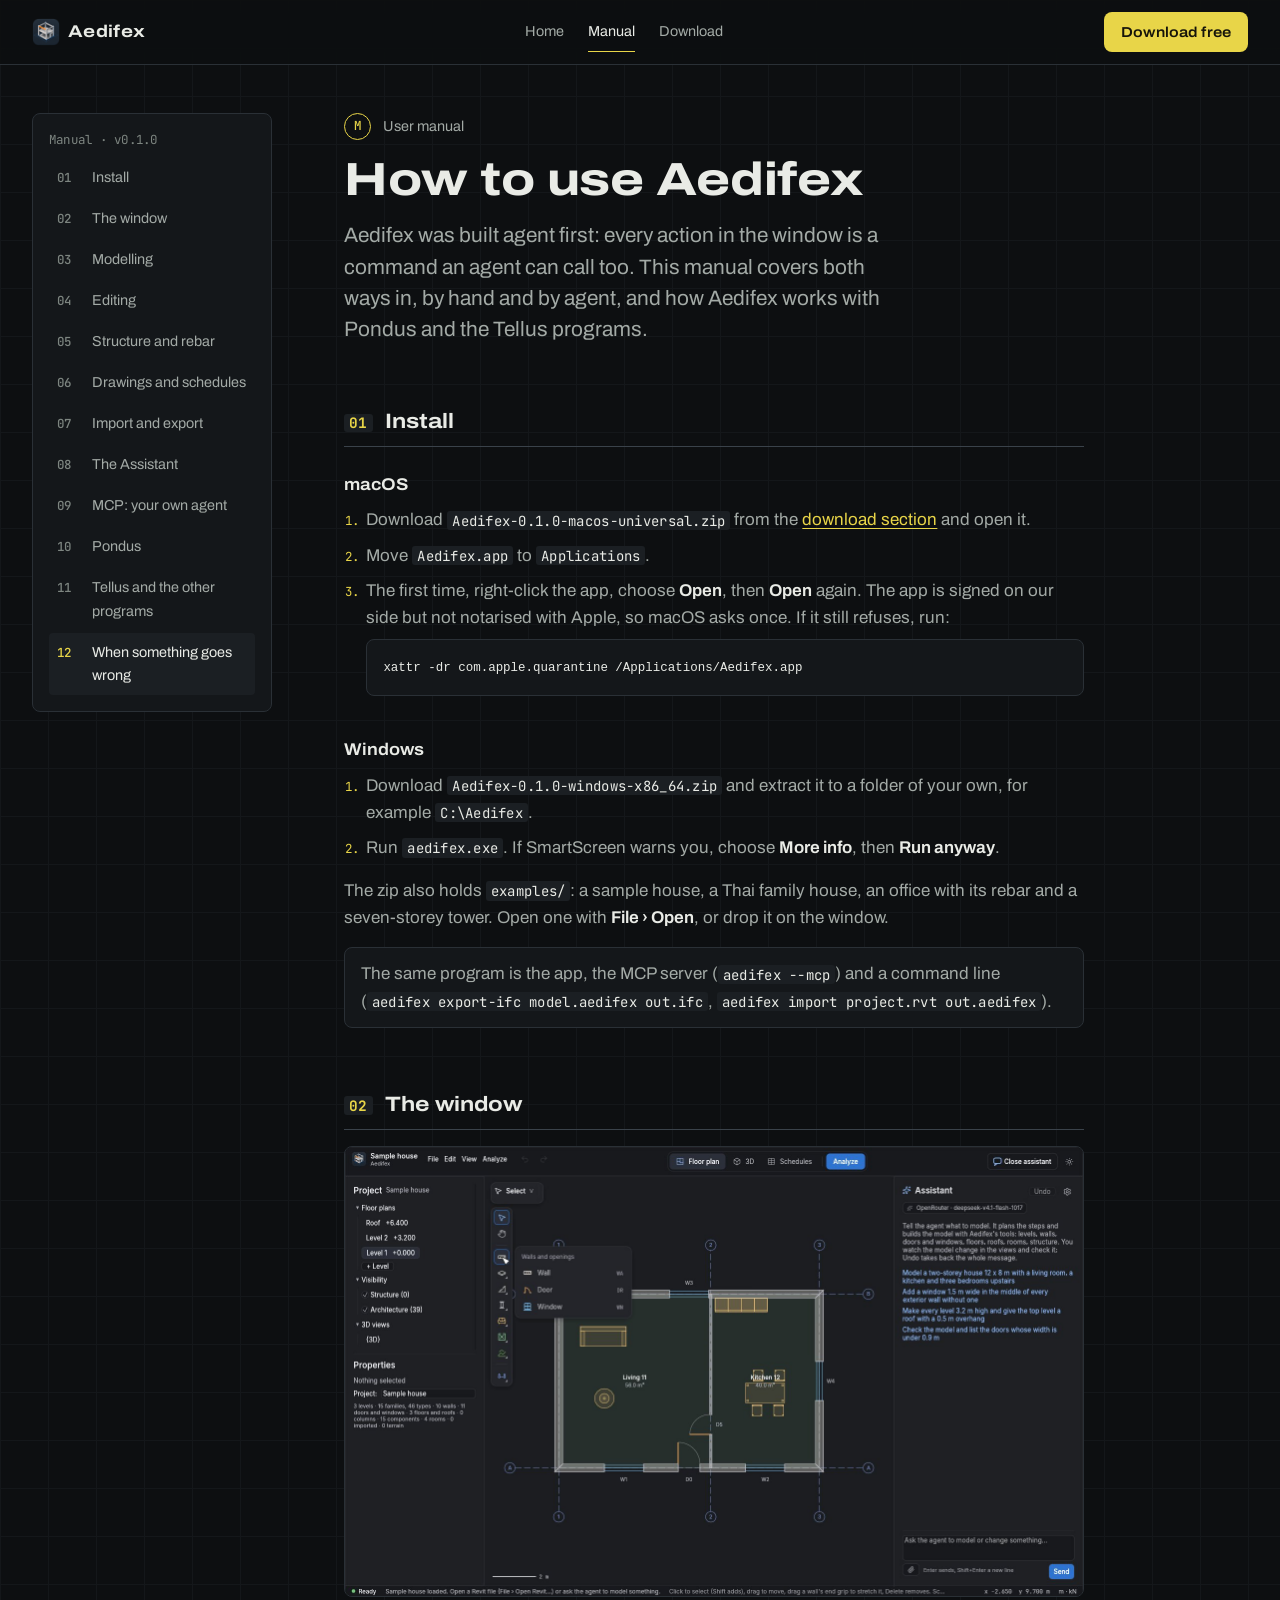
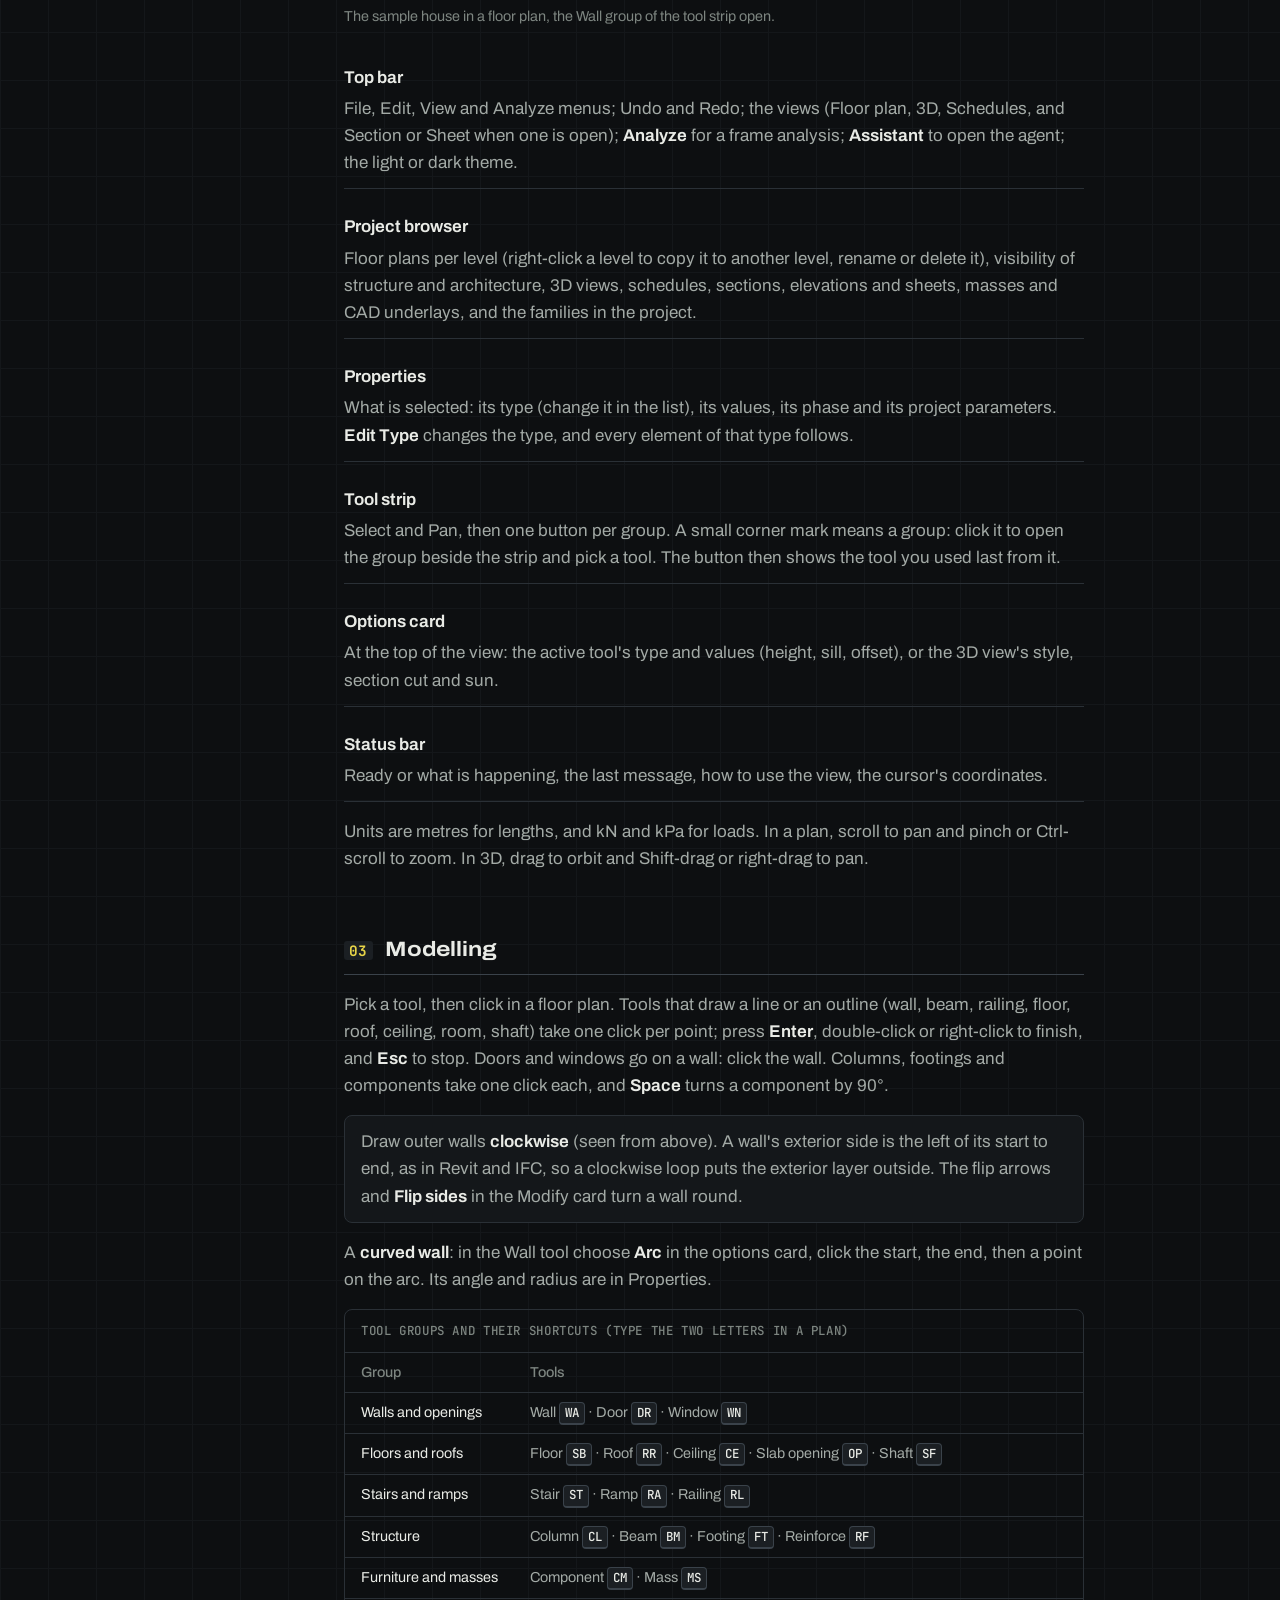
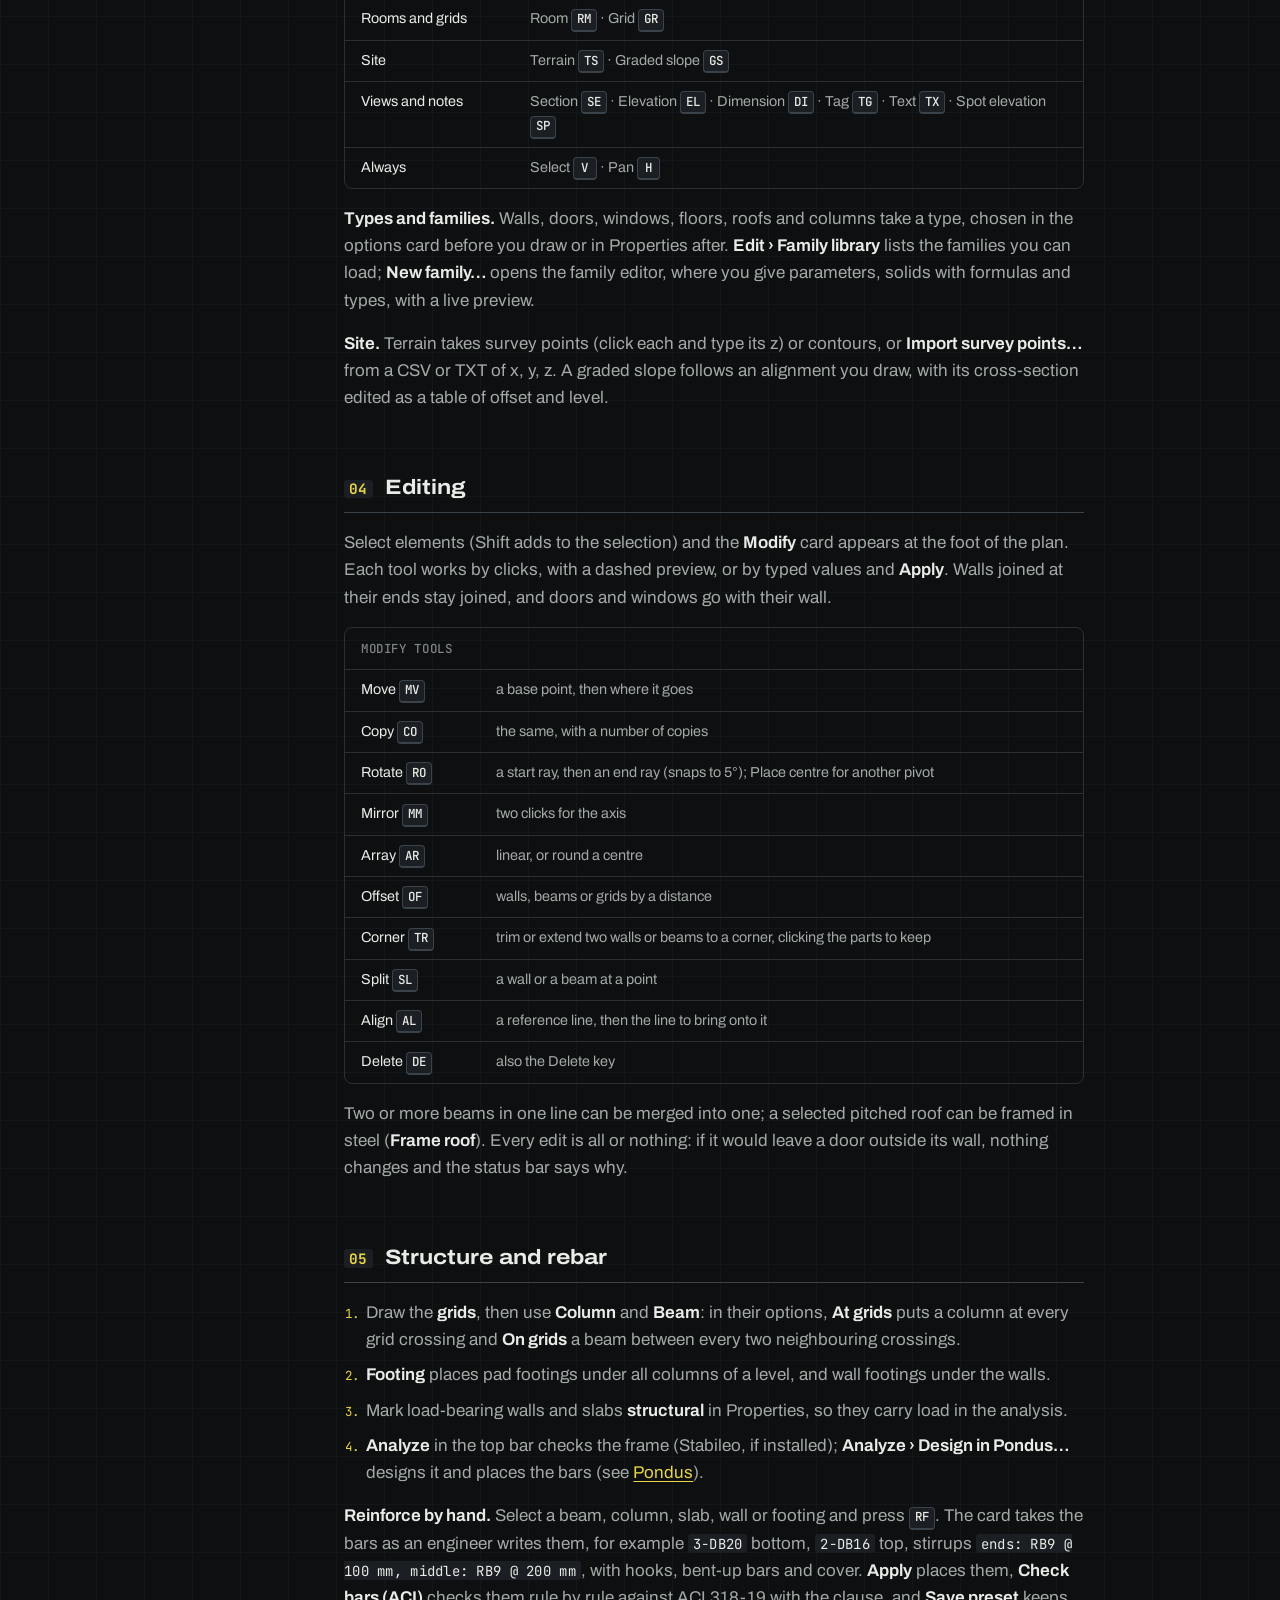
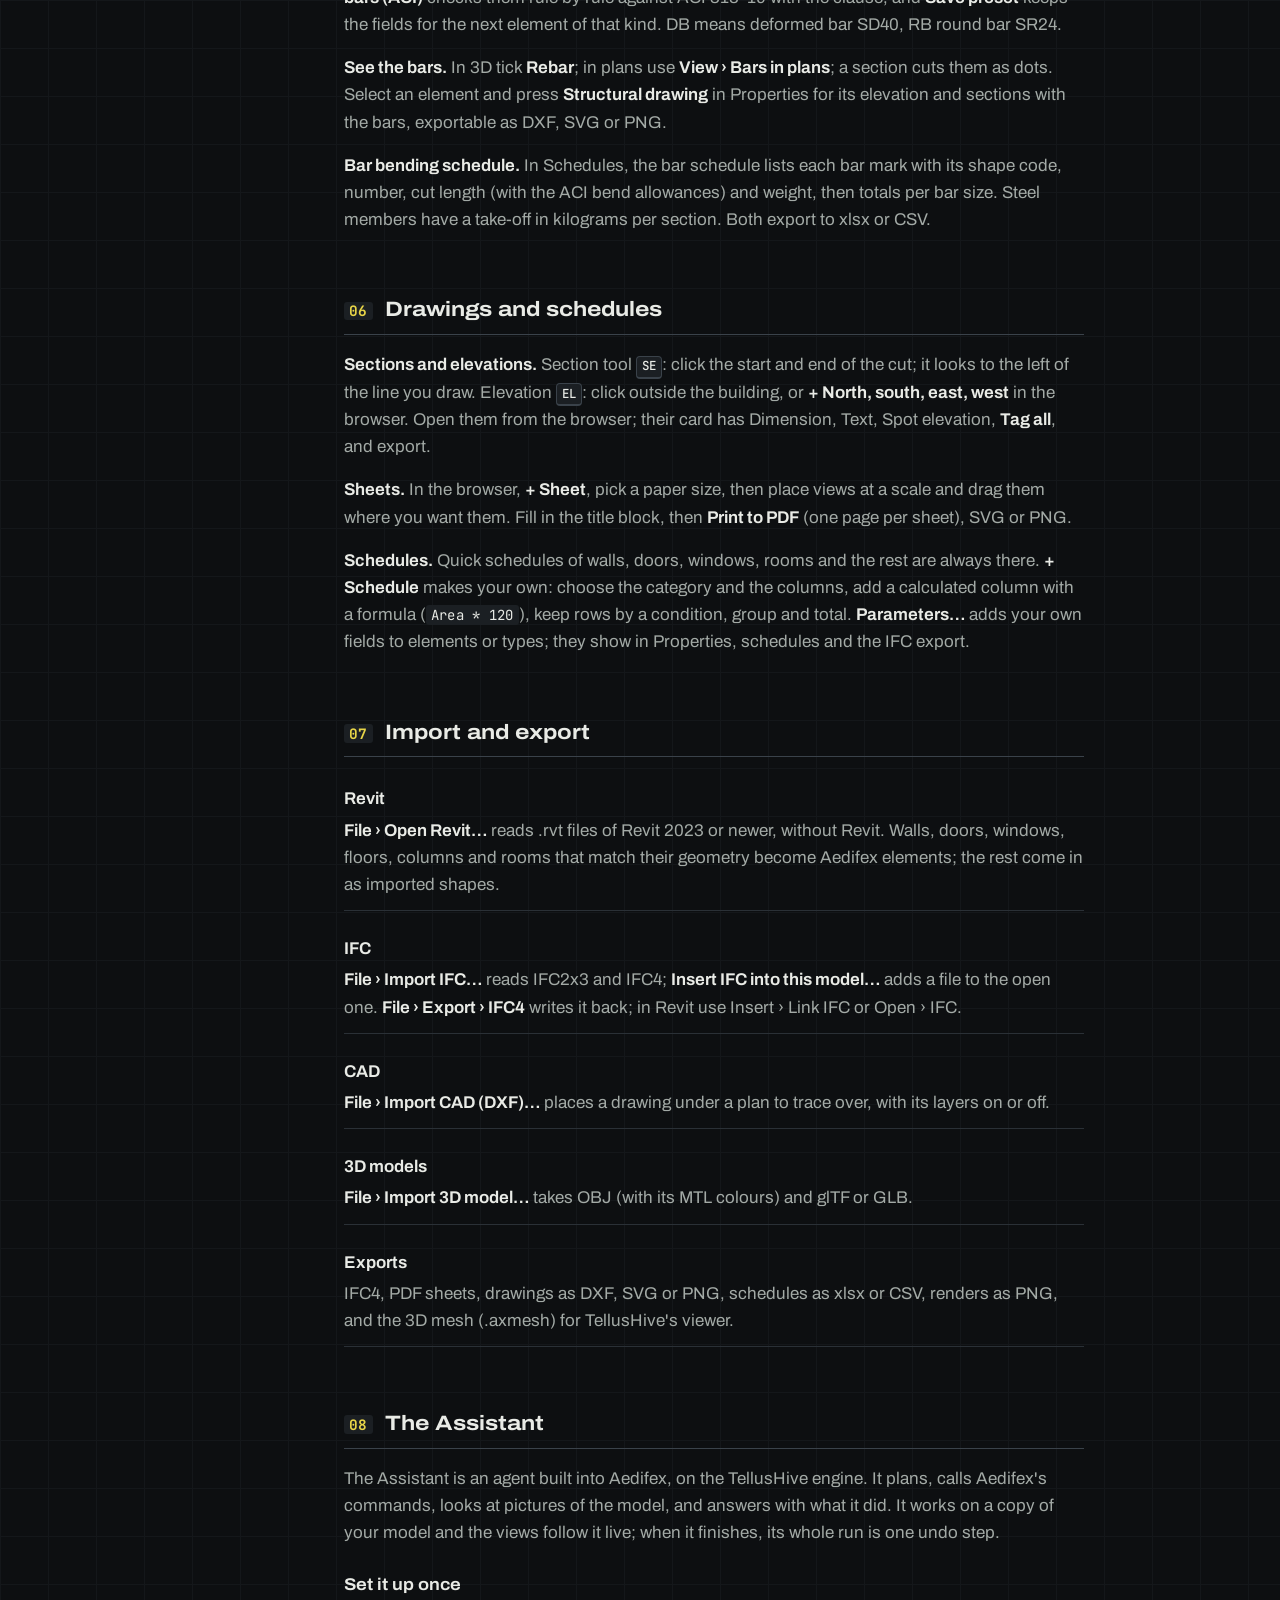
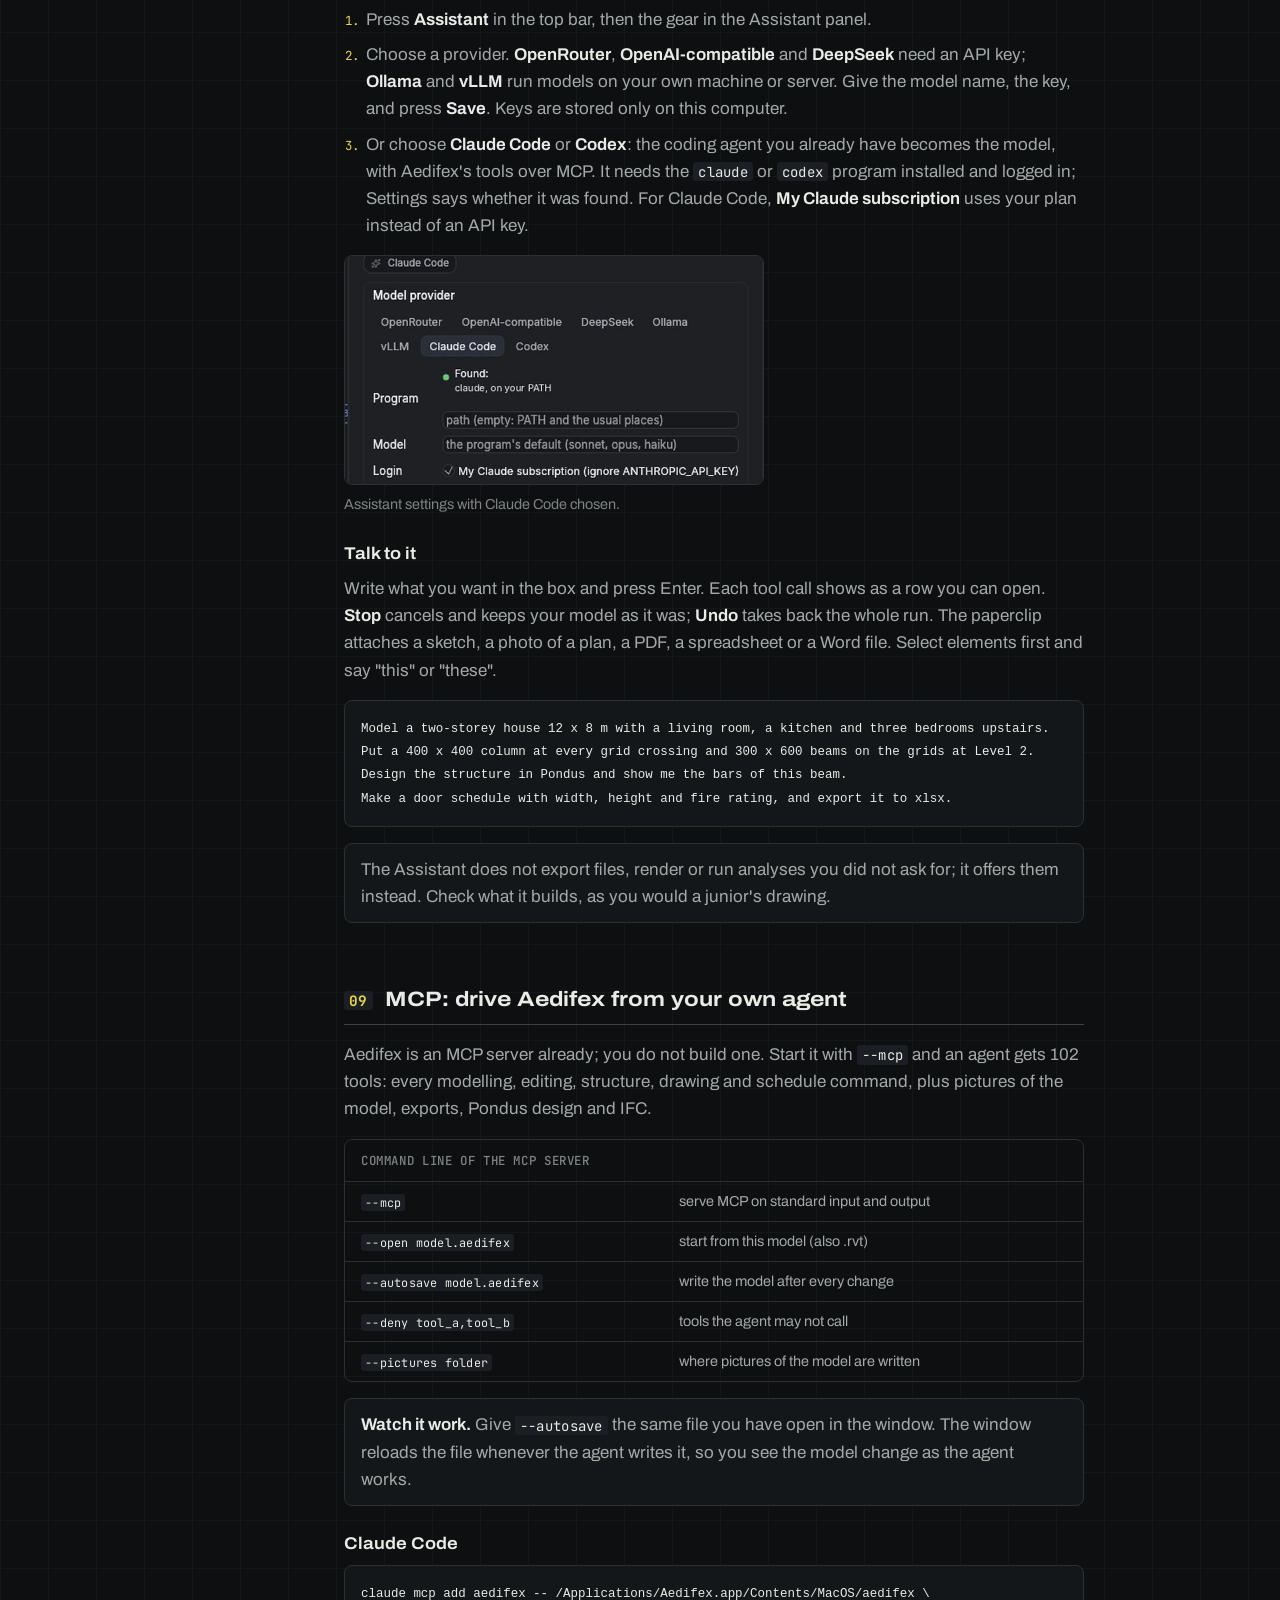
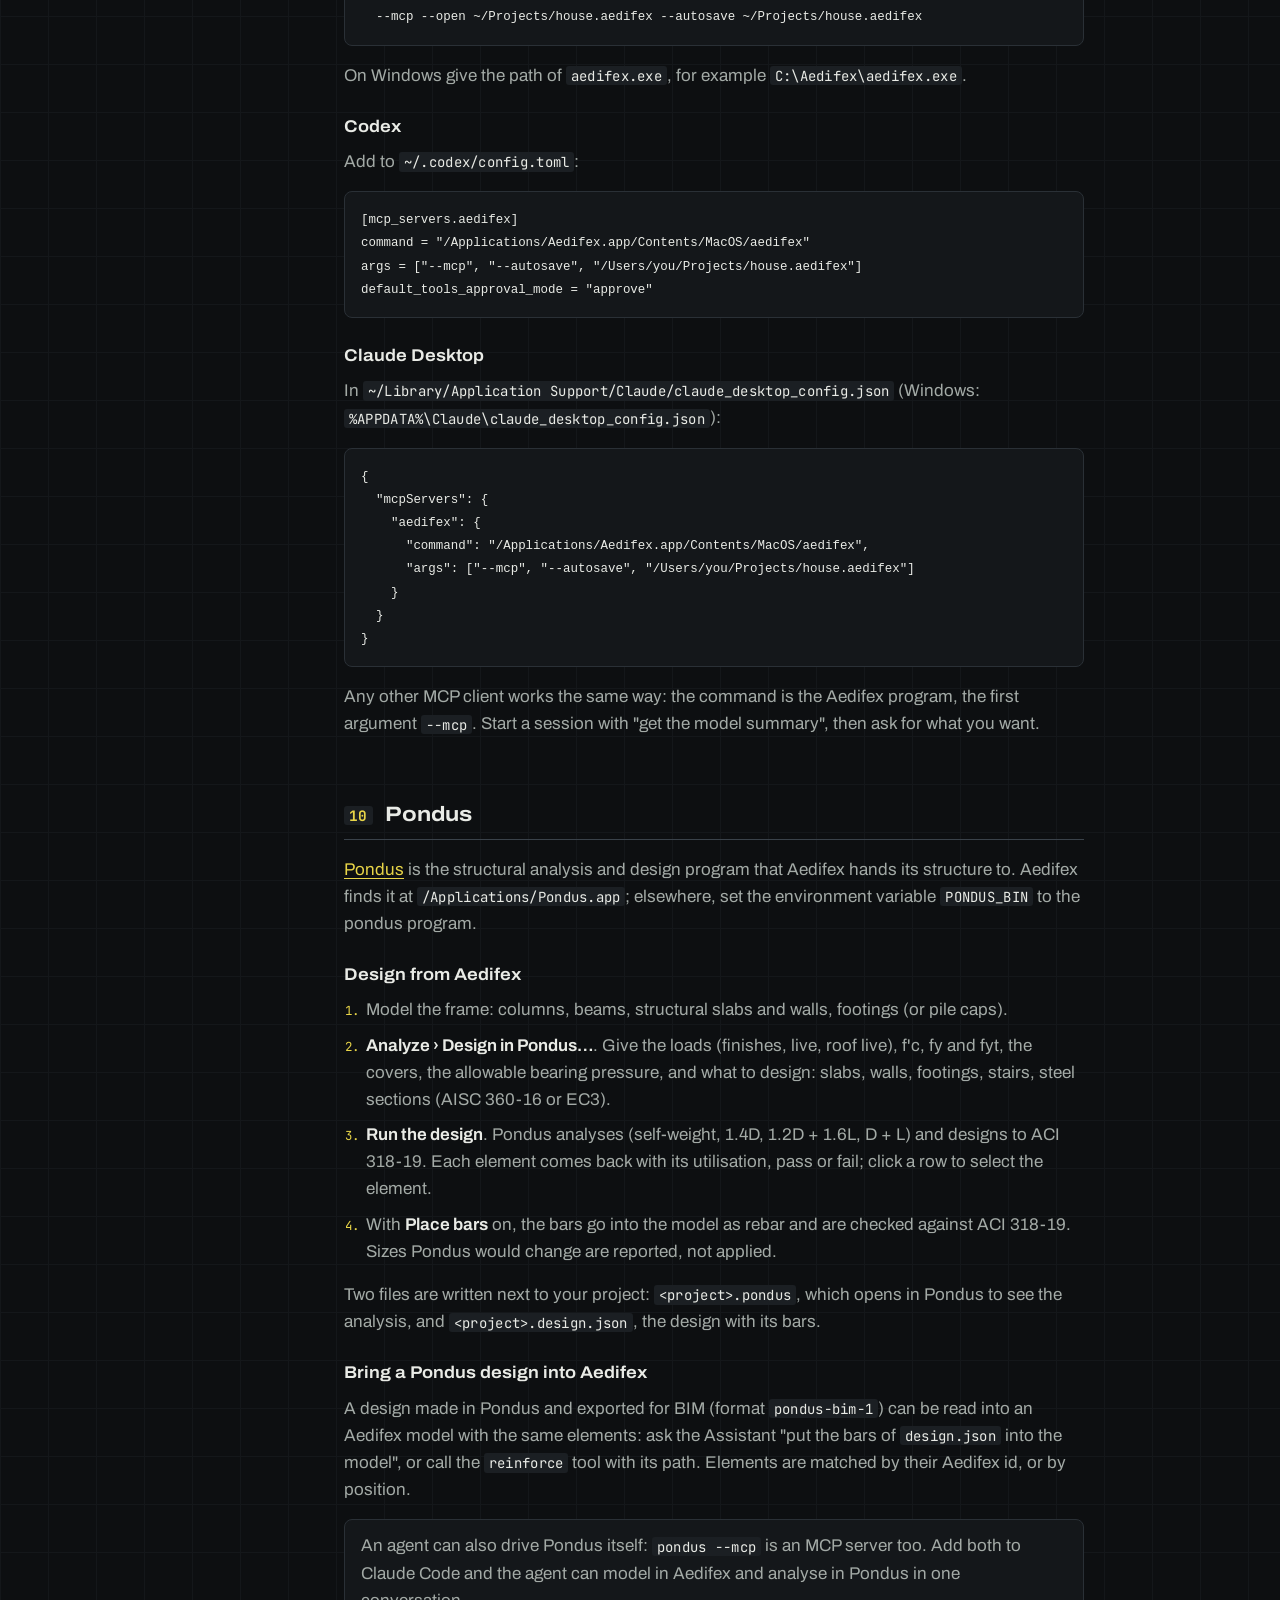
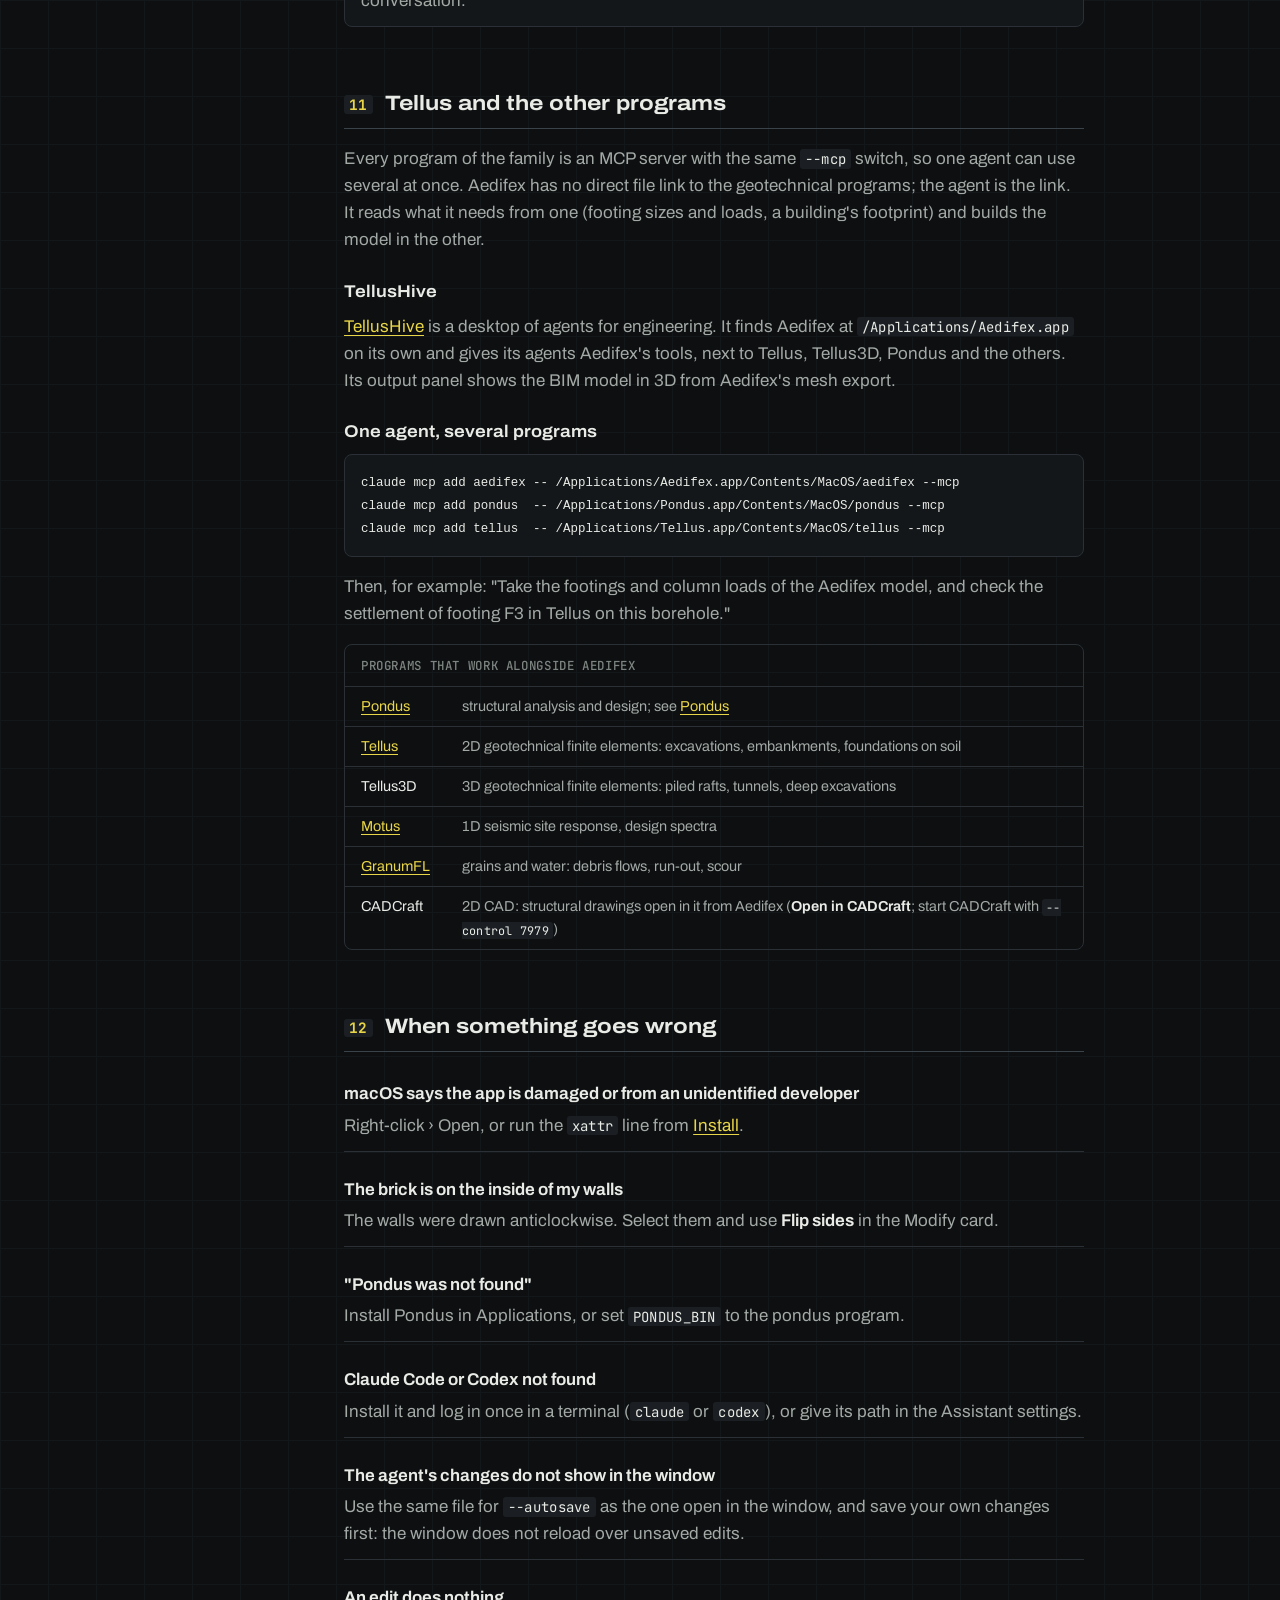
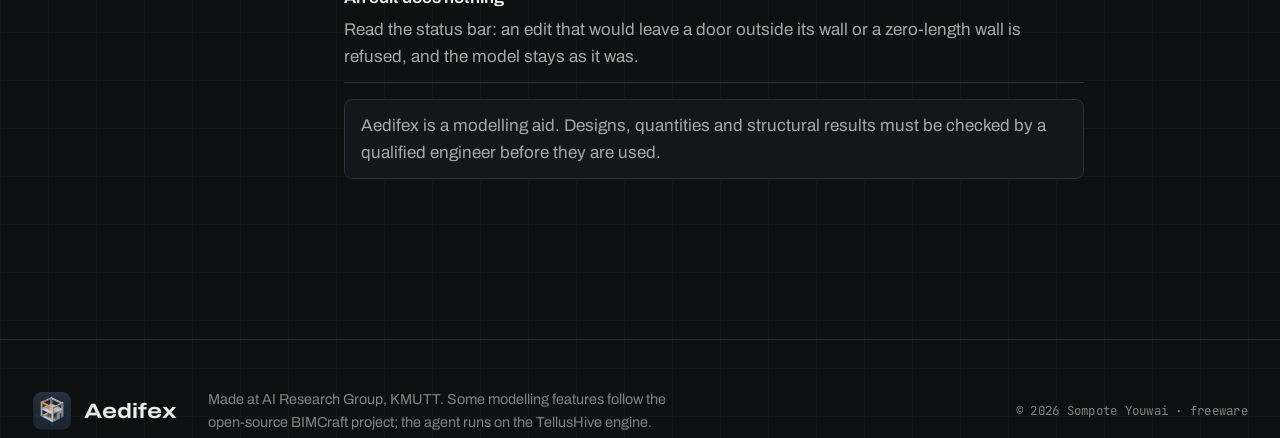
==== manual.html @ bf72cdbd "User manual: modelling, editing, structure and rebar, drawings, exchange, the Assistant, MCP, Pondus" ====
<!doctype html>
<html lang="en">
<head>
<meta charset="utf-8">
<meta name="viewport" content="width=device-width, initial-scale=1">
<title>Aedifex manual</title>
<meta name="description" content="How to use Aedifex: modelling, structure and rebar, drawings and schedules, the built-in agent, MCP for Claude Code, Codex and Claude Desktop, Pondus, and the Tellus programs.">
<meta name="theme-color" content="#0d0f11">
<link rel="icon" href="img/favicon.png">
<link rel="preconnect" href="https://fonts.googleapis.com">
<link rel="preconnect" href="https://fonts.gstatic.com" crossorigin>
<link href="https://fonts.googleapis.com/css2?family=Archivo:wdth,wght@62..125,300..800&family=JetBrains+Mono:wght@400;500&display=swap" rel="stylesheet">
<link rel="stylesheet" href="style.css">
<link rel="stylesheet" href="manual.css">
<script>document.documentElement.classList.add("js");</script>
<script src="manual.js" defer></script>
</head>
<body>
<a class="skip" href="#main">Skip to content</a>

<header class="topbar">
  <a class="brand" href="index.html" aria-label="Aedifex home">
    <img src="img/icon-256.png" alt="" width="28" height="28">
    <span>Aedifex</span>
  </a>
  <nav class="nav" aria-label="Site">
    <a href="index.html">Home</a>
    <a href="manual.html" aria-current="page">Manual</a>
    <a href="index.html#download">Download</a>
  </nav>
  <a class="btn btn-signal btn-sm" href="index.html#download">Download free</a>
</header>

<div class="man" id="main">
  <aside class="toc" aria-label="Contents">
    <p class="mono toc-k">Manual · v0.1.0</p>
    <ol>
      <li><a href="#install">Install</a></li>
      <li><a href="#window">The window</a></li>
      <li><a href="#model">Modelling</a></li>
      <li><a href="#edit">Editing</a></li>
      <li><a href="#structure">Structure and rebar</a></li>
      <li><a href="#documents">Drawings and schedules</a></li>
      <li><a href="#exchange">Import and export</a></li>
      <li><a href="#assistant">The Assistant</a></li>
      <li><a href="#mcp">MCP: your own agent</a></li>
      <li><a href="#pondus">Pondus</a></li>
      <li><a href="#tellus">Tellus and the other programs</a></li>
      <li><a href="#trouble">When something goes wrong</a></li>
    </ol>
  </aside>

  <article class="doc">
    <header class="doc-head">
      <p class="kicker"><span class="bubble" aria-hidden="true">M</span>User manual</p>
      <h1>How to use Aedifex</h1>
      <p class="lede">Aedifex was built agent first: every action in the window is a command an agent can call too. This manual covers both ways in, by hand and by agent, and how Aedifex works with Pondus and the Tellus programs.</p>
    </header>

    <!-- 1 -->
    <section id="install" aria-labelledby="h-install">
      <h2 id="h-install"><span class="num mono">01</span>Install</h2>
      <h3>macOS</h3>
      <ol class="steps">
        <li>Download <span class="mono">Aedifex-0.1.0-macos-universal.zip</span> from the <a href="index.html#download">download section</a> and open it.</li>
        <li>Move <span class="mono">Aedifex.app</span> to <span class="mono">Applications</span>.</li>
        <li>The first time, right-click the app, choose <b>Open</b>, then <b>Open</b> again. The app is signed on our side but not notarised with Apple, so macOS asks once. If it still refuses, run:
<pre class="code"><code>xattr -dr com.apple.quarantine /Applications/Aedifex.app</code></pre></li>
      </ol>
      <h3>Windows</h3>
      <ol class="steps">
        <li>Download <span class="mono">Aedifex-0.1.0-windows-x86_64.zip</span> and extract it to a folder of your own, for example <span class="mono">C:\Aedifex</span>.</li>
        <li>Run <span class="mono">aedifex.exe</span>. If SmartScreen warns you, choose <b>More info</b>, then <b>Run anyway</b>.</li>
      </ol>
      <p>The zip also holds <span class="mono">examples/</span>: a sample house, a Thai family house, an office with its rebar and a seven-storey tower. Open one with <b>File › Open</b>, or drop it on the window.</p>
      <p class="note">The same program is the app, the MCP server (<span class="mono">aedifex --mcp</span>) and a command line (<span class="mono">aedifex export-ifc model.aedifex out.ifc</span>, <span class="mono">aedifex import project.rvt out.aedifex</span>).</p>
    </section>

    <!-- 2 -->
    <section id="window" aria-labelledby="h-window">
      <h2 id="h-window"><span class="num mono">02</span>The window</h2>
      <figure class="fig"><img src="img/manual/window.jpg" alt="The Aedifex window: top bar, project browser and properties on the left, the floor plan with the tool strip and the options card, the Assistant on the right, the status bar" width="1480" height="900" loading="lazy"><figcaption>The sample house in a floor plan, the Wall group of the tool strip open.</figcaption></figure>
      <dl class="parts">
        <div><dt>Top bar</dt><dd>File, Edit, View and Analyze menus; Undo and Redo; the views (Floor plan, 3D, Schedules, and Section or Sheet when one is open); <b>Analyze</b> for a frame analysis; <b>Assistant</b> to open the agent; the light or dark theme.</dd></div>
        <div><dt>Project browser</dt><dd>Floor plans per level (right-click a level to copy it to another level, rename or delete it), visibility of structure and architecture, 3D views, schedules, sections, elevations and sheets, masses and CAD underlays, and the families in the project.</dd></div>
        <div><dt>Properties</dt><dd>What is selected: its type (change it in the list), its values, its phase and its project parameters. <b>Edit Type</b> changes the type, and every element of that type follows.</dd></div>
        <div><dt>Tool strip</dt><dd>Select and Pan, then one button per group. A small corner mark means a group: click it to open the group beside the strip and pick a tool. The button then shows the tool you used last from it.</dd></div>
        <div><dt>Options card</dt><dd>At the top of the view: the active tool's type and values (height, sill, offset), or the 3D view's style, section cut and sun.</dd></div>
        <div><dt>Status bar</dt><dd>Ready or what is happening, the last message, how to use the view, the cursor's coordinates.</dd></div>
      </dl>
      <p>Units are metres for lengths, and kN and kPa for loads. In a plan, scroll to pan and pinch or Ctrl-scroll to zoom. In 3D, drag to orbit and Shift-drag or right-drag to pan.</p>
    </section>

    <!-- 3 -->
    <section id="model" aria-labelledby="h-model">
      <h2 id="h-model"><span class="num mono">03</span>Modelling</h2>
      <p>Pick a tool, then click in a floor plan. Tools that draw a line or an outline (wall, beam, railing, floor, roof, ceiling, room, shaft) take one click per point; press <b>Enter</b>, double-click or right-click to finish, and <b>Esc</b> to stop. Doors and windows go on a wall: click the wall. Columns, footings and components take one click each, and <b>Space</b> turns a component by 90°.</p>
      <p class="note">Draw outer walls <b>clockwise</b> (seen from above). A wall's exterior side is the left of its start to end, as in Revit and IFC, so a clockwise loop puts the exterior layer outside. The flip arrows and <b>Flip sides</b> in the Modify card turn a wall round.</p>
      <p>A <b>curved wall</b>: in the Wall tool choose <b>Arc</b> in the options card, click the start, the end, then a point on the arc. Its angle and radius are in Properties.</p>
      <div class="table-wrap">
        <table class="keys">
          <caption>Tool groups and their shortcuts (type the two letters in a plan)</caption>
          <thead><tr><th scope="col">Group</th><th scope="col">Tools</th></tr></thead>
          <tbody>
            <tr><td>Walls and openings</td><td>Wall <kbd>WA</kbd> · Door <kbd>DR</kbd> · Window <kbd>WN</kbd></td></tr>
            <tr><td>Floors and roofs</td><td>Floor <kbd>SB</kbd> · Roof <kbd>RR</kbd> · Ceiling <kbd>CE</kbd> · Slab opening <kbd>OP</kbd> · Shaft <kbd>SF</kbd></td></tr>
            <tr><td>Stairs and ramps</td><td>Stair <kbd>ST</kbd> · Ramp <kbd>RA</kbd> · Railing <kbd>RL</kbd></td></tr>
            <tr><td>Structure</td><td>Column <kbd>CL</kbd> · Beam <kbd>BM</kbd> · Footing <kbd>FT</kbd> · Reinforce <kbd>RF</kbd></td></tr>
            <tr><td>Furniture and masses</td><td>Component <kbd>CM</kbd> · Mass <kbd>MS</kbd></td></tr>
            <tr><td>Rooms and grids</td><td>Room <kbd>RM</kbd> · Grid <kbd>GR</kbd></td></tr>
            <tr><td>Site</td><td>Terrain <kbd>TS</kbd> · Graded slope <kbd>GS</kbd></td></tr>
            <tr><td>Views and notes</td><td>Section <kbd>SE</kbd> · Elevation <kbd>EL</kbd> · Dimension <kbd>DI</kbd> · Tag <kbd>TG</kbd> · Text <kbd>TX</kbd> · Spot elevation <kbd>SP</kbd></td></tr>
            <tr><td>Always</td><td>Select <kbd>V</kbd> · Pan <kbd>H</kbd></td></tr>
          </tbody>
        </table>
      </div>
      <p><b>Types and families.</b> Walls, doors, windows, floors, roofs and columns take a type, chosen in the options card before you draw or in Properties after. <b>Edit › Family library</b> lists the families you can load; <b>New family…</b> opens the family editor, where you give parameters, solids with formulas and types, with a live preview.</p>
      <p><b>Site.</b> Terrain takes survey points (click each and type its z) or contours, or <b>Import survey points…</b> from a CSV or TXT of x, y, z. A graded slope follows an alignment you draw, with its cross-section edited as a table of offset and level.</p>
    </section>

    <!-- 4 -->
    <section id="edit" aria-labelledby="h-edit">
      <h2 id="h-edit"><span class="num mono">04</span>Editing</h2>
      <p>Select elements (Shift adds to the selection) and the <b>Modify</b> card appears at the foot of the plan. Each tool works by clicks, with a dashed preview, or by typed values and <b>Apply</b>. Walls joined at their ends stay joined, and doors and windows go with their wall.</p>
      <div class="table-wrap">
        <table class="keys">
          <caption>Modify tools</caption>
          <tbody>
            <tr><td>Move <kbd>MV</kbd></td><td>a base point, then where it goes</td></tr>
            <tr><td>Copy <kbd>CO</kbd></td><td>the same, with a number of copies</td></tr>
            <tr><td>Rotate <kbd>RO</kbd></td><td>a start ray, then an end ray (snaps to 5°); Place centre for another pivot</td></tr>
            <tr><td>Mirror <kbd>MM</kbd></td><td>two clicks for the axis</td></tr>
            <tr><td>Array <kbd>AR</kbd></td><td>linear, or round a centre</td></tr>
            <tr><td>Offset <kbd>OF</kbd></td><td>walls, beams or grids by a distance</td></tr>
            <tr><td>Corner <kbd>TR</kbd></td><td>trim or extend two walls or beams to a corner, clicking the parts to keep</td></tr>
            <tr><td>Split <kbd>SL</kbd></td><td>a wall or a beam at a point</td></tr>
            <tr><td>Align <kbd>AL</kbd></td><td>a reference line, then the line to bring onto it</td></tr>
            <tr><td>Delete <kbd>DE</kbd></td><td>also the Delete key</td></tr>
          </tbody>
        </table>
      </div>
      <p>Two or more beams in one line can be merged into one; a selected pitched roof can be framed in steel (<b>Frame roof</b>). Every edit is all or nothing: if it would leave a door outside its wall, nothing changes and the status bar says why.</p>
    </section>

    <!-- 5 -->
    <section id="structure" aria-labelledby="h-structure">
      <h2 id="h-structure"><span class="num mono">05</span>Structure and rebar</h2>
      <ol class="steps">
        <li>Draw the <b>grids</b>, then use <b>Column</b> and <b>Beam</b>: in their options, <b>At grids</b> puts a column at every grid crossing and <b>On grids</b> a beam between every two neighbouring crossings.</li>
        <li><b>Footing</b> places pad footings under all columns of a level, and wall footings under the walls.</li>
        <li>Mark load-bearing walls and slabs <b>structural</b> in Properties, so they carry load in the analysis.</li>
        <li><b>Analyze</b> in the top bar checks the frame (Stabileo, if installed); <b>Analyze › Design in Pondus…</b> designs it and places the bars (see <a href="#pondus">Pondus</a>).</li>
      </ol>
      <p><b>Reinforce by hand.</b> Select a beam, column, slab, wall or footing and press <kbd>RF</kbd>. The card takes the bars as an engineer writes them, for example <span class="mono">3-DB20</span> bottom, <span class="mono">2-DB16</span> top, stirrups <span class="mono">ends: RB9 @ 100 mm, middle: RB9 @ 200 mm</span>, with hooks, bent-up bars and cover. <b>Apply</b> places them, <b>Check bars (ACI)</b> checks them rule by rule against ACI 318-19 with the clause, and <b>Save preset</b> keeps the fields for the next element of that kind. DB means deformed bar SD40, RB round bar SR24.</p>
      <p><b>See the bars.</b> In 3D tick <b>Rebar</b>; in plans use <b>View › Bars in plans</b>; a section cuts them as dots. Select an element and press <b>Structural drawing</b> in Properties for its elevation and sections with the bars, exportable as DXF, SVG or PNG.</p>
      <p><b>Bar bending schedule.</b> In Schedules, the bar schedule lists each bar mark with its shape code, number, cut length (with the ACI bend allowances) and weight, then totals per bar size. Steel members have a take-off in kilograms per section. Both export to xlsx or CSV.</p>
    </section>

    <!-- 6 -->
    <section id="documents" aria-labelledby="h-documents">
      <h2 id="h-documents"><span class="num mono">06</span>Drawings and schedules</h2>
      <p><b>Sections and elevations.</b> Section tool <kbd>SE</kbd>: click the start and end of the cut; it looks to the left of the line you draw. Elevation <kbd>EL</kbd>: click outside the building, or <b>+ North, south, east, west</b> in the browser. Open them from the browser; their card has Dimension, Text, Spot elevation, <b>Tag all</b>, and export.</p>
      <p><b>Sheets.</b> In the browser, <b>+ Sheet</b>, pick a paper size, then place views at a scale and drag them where you want them. Fill in the title block, then <b>Print to PDF</b> (one page per sheet), SVG or PNG.</p>
      <p><b>Schedules.</b> Quick schedules of walls, doors, windows, rooms and the rest are always there. <b>+ Schedule</b> makes your own: choose the category and the columns, add a calculated column with a formula (<span class="mono">Area * 120</span>), keep rows by a condition, group and total. <b>Parameters…</b> adds your own fields to elements or types; they show in Properties, schedules and the IFC export.</p>
    </section>

    <!-- 7 -->
    <section id="exchange" aria-labelledby="h-exchange">
      <h2 id="h-exchange"><span class="num mono">07</span>Import and export</h2>
      <dl class="parts">
        <div><dt>Revit</dt><dd><b>File › Open Revit…</b> reads .rvt files of Revit 2023 or newer, without Revit. Walls, doors, windows, floors, columns and rooms that match their geometry become Aedifex elements; the rest come in as imported shapes.</dd></div>
        <div><dt>IFC</dt><dd><b>File › Import IFC…</b> reads IFC2x3 and IFC4; <b>Insert IFC into this model…</b> adds a file to the open one. <b>File › Export › IFC4</b> writes it back; in Revit use Insert › Link IFC or Open › IFC.</dd></div>
        <div><dt>CAD</dt><dd><b>File › Import CAD (DXF)…</b> places a drawing under a plan to trace over, with its layers on or off.</dd></div>
        <div><dt>3D models</dt><dd><b>File › Import 3D model…</b> takes OBJ (with its MTL colours) and glTF or GLB.</dd></div>
        <div><dt>Exports</dt><dd>IFC4, PDF sheets, drawings as DXF, SVG or PNG, schedules as xlsx or CSV, renders as PNG, and the 3D mesh (.axmesh) for TellusHive's viewer.</dd></div>
      </dl>
    </section>

    <!-- 8 -->
    <section id="assistant" aria-labelledby="h-assistant">
      <h2 id="h-assistant"><span class="num mono">08</span>The Assistant</h2>
      <p>The Assistant is an agent built into Aedifex, on the TellusHive engine. It plans, calls Aedifex's commands, looks at pictures of the model, and answers with what it did. It works on a copy of your model and the views follow it live; when it finishes, its whole run is one undo step.</p>
      <h3>Set it up once</h3>
      <ol class="steps">
        <li>Press <b>Assistant</b> in the top bar, then the gear in the Assistant panel.</li>
        <li>Choose a provider. <b>OpenRouter</b>, <b>OpenAI-compatible</b> and <b>DeepSeek</b> need an API key; <b>Ollama</b> and <b>vLLM</b> run models on your own machine or server. Give the model name, the key, and press <b>Save</b>. Keys are stored only on this computer.</li>
        <li>Or choose <b>Claude Code</b> or <b>Codex</b>: the coding agent you already have becomes the model, with Aedifex's tools over MCP. It needs the <span class="mono">claude</span> or <span class="mono">codex</span> program installed and logged in; Settings says whether it was found. For Claude Code, <b>My Claude subscription</b> uses your plan instead of an API key.</li>
      </ol>
      <figure class="fig narrow"><img src="img/providers.jpg" alt="Assistant settings with the model providers" width="720" height="392" loading="lazy"><figcaption>Assistant settings with Claude Code chosen.</figcaption></figure>
      <h3>Talk to it</h3>
      <p>Write what you want in the box and press Enter. Each tool call shows as a row you can open. <b>Stop</b> cancels and keeps your model as it was; <b>Undo</b> takes back the whole run. The paperclip attaches a sketch, a photo of a plan, a PDF, a spreadsheet or a Word file. Select elements first and say "this" or "these".</p>
<pre class="code"><code>Model a two-storey house 12 x 8 m with a living room, a kitchen and three bedrooms upstairs.
Put a 400 x 400 column at every grid crossing and 300 x 600 beams on the grids at Level 2.
Design the structure in Pondus and show me the bars of this beam.
Make a door schedule with width, height and fire rating, and export it to xlsx.</code></pre>
      <p class="note">The Assistant does not export files, render or run analyses you did not ask for; it offers them instead. Check what it builds, as you would a junior's drawing.</p>
    </section>

    <!-- 9 -->
    <section id="mcp" aria-labelledby="h-mcp">
      <h2 id="h-mcp"><span class="num mono">09</span>MCP: drive Aedifex from your own agent</h2>
      <p>Aedifex is an MCP server already; you do not build one. Start it with <span class="mono">--mcp</span> and an agent gets 102 tools: every modelling, editing, structure, drawing and schedule command, plus pictures of the model, exports, Pondus design and IFC.</p>
      <div class="table-wrap">
        <table class="keys">
          <caption>Command line of the MCP server</caption>
          <tbody>
            <tr><td><span class="mono">--mcp</span></td><td>serve MCP on standard input and output</td></tr>
            <tr><td><span class="mono">--open model.aedifex</span></td><td>start from this model (also .rvt)</td></tr>
            <tr><td><span class="mono">--autosave model.aedifex</span></td><td>write the model after every change</td></tr>
            <tr><td><span class="mono">--deny tool_a,tool_b</span></td><td>tools the agent may not call</td></tr>
            <tr><td><span class="mono">--pictures folder</span></td><td>where pictures of the model are written</td></tr>
          </tbody>
        </table>
      </div>
      <p class="note"><b>Watch it work.</b> Give <span class="mono">--autosave</span> the same file you have open in the window. The window reloads the file whenever the agent writes it, so you see the model change as the agent works.</p>

      <h3>Claude Code</h3>
<pre class="code"><code>claude mcp add aedifex -- /Applications/Aedifex.app/Contents/MacOS/aedifex \
  --mcp --open ~/Projects/house.aedifex --autosave ~/Projects/house.aedifex</code></pre>
      <p>On Windows give the path of <span class="mono">aedifex.exe</span>, for example <span class="mono">C:\Aedifex\aedifex.exe</span>.</p>

      <h3>Codex</h3>
      <p>Add to <span class="mono">~/.codex/config.toml</span>:</p>
<pre class="code"><code>[mcp_servers.aedifex]
command = "/Applications/Aedifex.app/Contents/MacOS/aedifex"
args = ["--mcp", "--autosave", "/Users/you/Projects/house.aedifex"]
default_tools_approval_mode = "approve"</code></pre>

      <h3>Claude Desktop</h3>
      <p>In <span class="mono">~/Library/Application Support/Claude/claude_desktop_config.json</span> (Windows: <span class="mono">%APPDATA%\Claude\claude_desktop_config.json</span>):</p>
<pre class="code"><code>{
  "mcpServers": {
    "aedifex": {
      "command": "/Applications/Aedifex.app/Contents/MacOS/aedifex",
      "args": ["--mcp", "--autosave", "/Users/you/Projects/house.aedifex"]
    }
  }
}</code></pre>
      <p>Any other MCP client works the same way: the command is the Aedifex program, the first argument <span class="mono">--mcp</span>. Start a session with "get the model summary", then ask for what you want.</p>
    </section>

    <!-- 10 -->
    <section id="pondus" aria-labelledby="h-pondus">
      <h2 id="h-pondus"><span class="num mono">10</span>Pondus</h2>
      <p><a href="https://strpondus.github.io/">Pondus</a> is the structural analysis and design program that Aedifex hands its structure to. Aedifex finds it at <span class="mono">/Applications/Pondus.app</span>; elsewhere, set the environment variable <span class="mono">PONDUS_BIN</span> to the pondus program.</p>
      <h3>Design from Aedifex</h3>
      <ol class="steps">
        <li>Model the frame: columns, beams, structural slabs and walls, footings (or pile caps).</li>
        <li><b>Analyze › Design in Pondus…</b>. Give the loads (finishes, live, roof live), f'c, fy and fyt, the covers, the allowable bearing pressure, and what to design: slabs, walls, footings, stairs, steel sections (AISC 360-16 or EC3).</li>
        <li><b>Run the design</b>. Pondus analyses (self-weight, 1.4D, 1.2D + 1.6L, D + L) and designs to ACI 318-19. Each element comes back with its utilisation, pass or fail; click a row to select the element.</li>
        <li>With <b>Place bars</b> on, the bars go into the model as rebar and are checked against ACI 318-19. Sizes Pondus would change are reported, not applied.</li>
      </ol>
      <p>Two files are written next to your project: <span class="mono">&lt;project&gt;.pondus</span>, which opens in Pondus to see the analysis, and <span class="mono">&lt;project&gt;.design.json</span>, the design with its bars.</p>
      <h3>Bring a Pondus design into Aedifex</h3>
      <p>A design made in Pondus and exported for BIM (format <span class="mono">pondus-bim-1</span>) can be read into an Aedifex model with the same elements: ask the Assistant "put the bars of <span class="mono">design.json</span> into the model", or call the <span class="mono">reinforce</span> tool with its path. Elements are matched by their Aedifex id, or by position.</p>
      <p class="note">An agent can also drive Pondus itself: <span class="mono">pondus --mcp</span> is an MCP server too. Add both to Claude Code and the agent can model in Aedifex and analyse in Pondus in one conversation.</p>
    </section>

    <!-- 11 -->
    <section id="tellus" aria-labelledby="h-tellus">
      <h2 id="h-tellus"><span class="num mono">11</span>Tellus and the other programs</h2>
      <p>Every program of the family is an MCP server with the same <span class="mono">--mcp</span> switch, so one agent can use several at once. Aedifex has no direct file link to the geotechnical programs; the agent is the link. It reads what it needs from one (footing sizes and loads, a building's footprint) and builds the model in the other.</p>
      <h3>TellusHive</h3>
      <p><a href="https://github.com/Sompote/TellusHive">TellusHive</a> is a desktop of agents for engineering. It finds Aedifex at <span class="mono">/Applications/Aedifex.app</span> on its own and gives its agents Aedifex's tools, next to Tellus, Tellus3D, Pondus and the others. Its output panel shows the BIM model in 3D from Aedifex's mesh export.</p>
      <h3>One agent, several programs</h3>
<pre class="code"><code>claude mcp add aedifex -- /Applications/Aedifex.app/Contents/MacOS/aedifex --mcp
claude mcp add pondus  -- /Applications/Pondus.app/Contents/MacOS/pondus --mcp
claude mcp add tellus  -- /Applications/Tellus.app/Contents/MacOS/tellus --mcp</code></pre>
      <p>Then, for example: "Take the footings and column loads of the Aedifex model, and check the settlement of footing F3 in Tellus on this borehole."</p>
      <div class="table-wrap">
        <table class="keys">
          <caption>Programs that work alongside Aedifex</caption>
          <tbody>
            <tr><td><a href="https://strpondus.github.io/">Pondus</a></td><td>structural analysis and design; see <a href="#pondus">Pondus</a></td></tr>
            <tr><td><a href="https://tellusfem.github.io/">Tellus</a></td><td>2D geotechnical finite elements: excavations, embankments, foundations on soil</td></tr>
            <tr><td>Tellus3D</td><td>3D geotechnical finite elements: piled rafts, tunnels, deep excavations</td></tr>
            <tr><td><a href="https://motus-app.github.io/">Motus</a></td><td>1D seismic site response, design spectra</td></tr>
            <tr><td><a href="https://granumfl.github.io/">GranumFL</a></td><td>grains and water: debris flows, run-out, scour</td></tr>
            <tr><td>CADCraft</td><td>2D CAD: structural drawings open in it from Aedifex (<b>Open in CADCraft</b>; start CADCraft with <span class="mono">--control 7979</span>)</td></tr>
          </tbody>
        </table>
      </div>
    </section>

    <!-- 12 -->
    <section id="trouble" aria-labelledby="h-trouble">
      <h2 id="h-trouble"><span class="num mono">12</span>When something goes wrong</h2>
      <dl class="parts">
        <div><dt>macOS says the app is damaged or from an unidentified developer</dt><dd>Right-click › Open, or run the <span class="mono">xattr</span> line from <a href="#install">Install</a>.</dd></div>
        <div><dt>The brick is on the inside of my walls</dt><dd>The walls were drawn anticlockwise. Select them and use <b>Flip sides</b> in the Modify card.</dd></div>
        <div><dt>"Pondus was not found"</dt><dd>Install Pondus in Applications, or set <span class="mono">PONDUS_BIN</span> to the pondus program.</dd></div>
        <div><dt>Claude Code or Codex not found</dt><dd>Install it and log in once in a terminal (<span class="mono">claude</span> or <span class="mono">codex</span>), or give its path in the Assistant settings.</dd></div>
        <div><dt>The agent's changes do not show in the window</dt><dd>Use the same file for <span class="mono">--autosave</span> as the one open in the window, and save your own changes first: the window does not reload over unsaved edits.</dd></div>
        <div><dt>An edit does nothing</dt><dd>Read the status bar: an edit that would leave a door outside its wall or a zero-length wall is refused, and the model stays as it was.</dd></div>
      </dl>
      <p class="note">Aedifex is a modelling aid. Designs, quantities and structural results must be checked by a qualified engineer before they are used.</p>
    </section>
  </article>
</div>

<footer class="colophon">
  <div class="colo-grid">
    <p class="colo-mark"><img src="img/icon-256.png" alt="" width="40" height="40"> Aedifex</p>
    <p>Made at AI Research Group, KMUTT. Some modelling features follow the open-source BIMCraft project; the agent runs on the TellusHive engine.</p>
    <p class="mono">© 2026 Sompote Youwai · freeware</p>
  </div>
</footer>
</body>
</html>
---- style.css ----
/* Aedifex web2: graphite drawing board, paper-white sheets, one survey-yellow signal.
   Every value comes from the tokens below. Mobile is the base; wider layouts add on. */

:root {
  /* colour */
  --ink-0: #0d0f11;          /* board */
  --ink-1: #14171a;          /* raised board */
  --ink-2: #1b1f23;          /* cards */
  --line: #2a3036;           /* hairlines */
  --line-strong: #3a424a;
  --text: #e9ebe6;           /* off-white on board */
  --text-dim: #a3aaa6;
  --text-faint: #7d8580;
  --paper: #eef0e9;          /* drafting paper */
  --paper-line: #c4c8bf;
  --paper-ink: #16191b;
  --paper-dim: #4c5450;
  --signal: #e8d548;         /* survey-marker yellow */
  --signal-hover: #f2e26a;
  --signal-press: #d6c33c;
  --signal-ink: #15140a;     /* text on the signal */
  --paper-signal: #6b5f00;   /* the signal on paper, AA on --paper */
  --focus: #e8d548;

  /* type */
  --font: "Archivo", system-ui, -apple-system, "Segoe UI", sans-serif;
  --mono: "JetBrains Mono", ui-monospace, "SF Mono", Menlo, monospace;
  --fs-xs: 0.78rem;
  --fs-sm: 0.9rem;
  --fs-md: 1.0625rem;
  --fs-lg: 1.3rem;
  --fs-xl: clamp(1.7rem, 4.6vw, 2.9rem);
  --fs-hero: clamp(2.6rem, 8.6vw, 6.2rem);
  --lh-tight: 1.0;
  --lh-body: 1.6;

  /* space */
  --s1: 0.25rem; --s2: 0.5rem; --s3: 0.75rem; --s4: 1rem; --s5: 1.5rem;
  --s6: 2rem; --s7: 3rem; --s8: 4.5rem; --s9: 7rem;
  --gutter: 16px;
  --maxw: 1320px;

  /* shape and motion */
  --r-sm: 4px;
  --r: 8px;
  --hair: 1px solid var(--line);
  --ease: cubic-bezier(0.2, 0.7, 0.2, 1);
  --t-fast: 140ms;
  --t: 320ms;
  /* elevation: resting sheets, lifted sheets */
  --elev-1: 0 1px 2px rgba(6, 9, 8, 0.35), 0 12px 28px -18px rgba(6, 9, 8, 0.55);
  --elev-2: 0 2px 4px rgba(6, 9, 8, 0.3), 0 26px 48px -22px rgba(6, 9, 8, 0.6);
  --elev-3: 0 1px 0 rgba(233, 235, 230, 0.04) inset, 0 40px 70px -46px rgba(6, 9, 8, 0.9);
}

*, *::before, *::after { box-sizing: border-box; }
html { scroll-behavior: smooth; -webkit-text-size-adjust: 100%; }
body {
  margin: 0;
  background-color: var(--ink-0);
  color: var(--text);
  font-family: var(--font);
  font-size: var(--fs-md);
  line-height: var(--lh-body);
  font-variation-settings: "wdth" 100;
  overflow-x: hidden;
  /* the drawing board's grid */
  background-image:
    linear-gradient(var(--ink-1) 1px, transparent 1px),
    linear-gradient(90deg, var(--ink-1) 1px, transparent 1px);
  background-size: 48px 48px;
}
img { max-width: 100%; height: auto; display: block; }
a { color: inherit; }
::selection { background: var(--signal); color: var(--signal-ink); }
:focus-visible { outline: 2px solid var(--focus); outline-offset: 3px; border-radius: var(--r-sm); }

.mono { font-family: var(--mono); font-size: var(--fs-xs); letter-spacing: 0.02em; }
.skip { position: absolute; left: -9999px; top: var(--s2); background: var(--signal); color: var(--signal-ink); padding: var(--s2) var(--s4); border-radius: var(--r-sm); z-index: 10; }
.skip:focus { left: var(--s4); }

/* ---------------------------------------------------------------- buttons (8 states) */
.btn {
  display: inline-flex; align-items: center; justify-content: center; gap: var(--s2);
  min-height: 48px; padding: 0 var(--s5);
  font: 600 var(--fs-sm)/1 var(--font); font-variation-settings: "wdth" 112;
  letter-spacing: 0.01em; text-decoration: none;
  border-radius: var(--r); border: 1px solid transparent; cursor: pointer;
  transition: background var(--t-fast) var(--ease), color var(--t-fast) var(--ease), border-color var(--t-fast) var(--ease), transform var(--t-fast) var(--ease);
}
.btn-sm { min-height: 40px; padding: 0 var(--s4); }
.btn-signal { background: var(--signal); color: var(--signal-ink); }
.btn-signal:hover { background: var(--signal-hover); }
.btn-signal:active { transform: translateY(1px); background: var(--signal-press); }
.btn-line { background: transparent; color: var(--text); border-color: var(--line-strong); }
.btn-line:hover { border-color: var(--text-dim); background: var(--ink-2); }
.btn-line:active { transform: translateY(1px); background: var(--ink-1); }
.btn:focus-visible { outline: 2px solid var(--focus); outline-offset: 3px; }
.btn[aria-disabled="true"] { opacity: 0.5; cursor: not-allowed; pointer-events: none; }
.btn.is-loading { opacity: 0.75; cursor: progress; }
.btn.is-done { background: transparent; color: var(--signal); border-color: var(--signal); }

/* small square buttons: replay, sheet strip */
.stage-replay, .strip-btn {
  min-height: 36px; padding: 0 var(--s3);
  background: transparent; color: var(--text-dim); border: var(--hair); border-radius: var(--r-sm);
  font: 500 var(--fs-xs)/1 var(--mono); cursor: pointer;
  transition: color var(--t-fast), border-color var(--t-fast), background var(--t-fast);
}
.stage-replay:hover, .strip-btn:hover { color: var(--text); border-color: var(--line-strong); background: var(--ink-2); }
.stage-replay:active, .strip-btn:active { transform: translateY(1px); }
.stage-replay:disabled, .strip-btn:disabled { opacity: 0.4; cursor: not-allowed; }

/* ---------------------------------------------------------------- top bar */
.topbar {
  position: sticky; top: 0; z-index: 5;
  display: flex; align-items: center; justify-content: space-between; gap: var(--s4);
  padding: var(--s3) var(--gutter);
  background: rgba(13, 15, 17, 0.88);
  backdrop-filter: blur(10px);
  border-bottom: var(--hair);
}
.brand { display: inline-flex; align-items: center; gap: var(--s2); text-decoration: none; font-weight: 700; font-variation-settings: "wdth" 118; letter-spacing: 0.02em; }
.brand img { border-radius: 6px; }
.nav { display: none; gap: var(--s5); }
.nav a { color: var(--text-dim); text-decoration: none; font-size: var(--fs-sm); padding: var(--s2) 0; border-bottom: 1px solid transparent; transition: color var(--t-fast), border-color var(--t-fast); }
.nav a:hover { color: var(--text); border-bottom-color: var(--signal); }

/* ---------------------------------------------------------------- section heads */
main > section { padding: var(--s8) var(--gutter); max-width: var(--maxw); margin: 0 auto; }
.sec-head { display: grid; grid-template-columns: auto 1fr; align-items: start; gap: var(--s4); margin-bottom: var(--s6); }
.sec-head h2 {
  margin: 0; font-size: var(--fs-xl); line-height: 1.06; font-weight: 700;
  font-variation-settings: "wdth" 116; max-width: 22ch; letter-spacing: -0.01em;
}
/* grid bubble: the drawing's axis marker, used as the section marker */
.bubble {
  display: inline-grid; place-items: center; flex: none;
  width: 2.1rem; height: 2.1rem; border-radius: 50%;
  border: 1.5px solid var(--signal); color: var(--signal);
  font: 500 var(--fs-sm)/1 var(--mono);
}
.sec-head .bubble { margin-top: 0.35rem; }

/* ---------------------------------------------------------------- hero */
.hero { display: grid; gap: var(--s7); padding-top: var(--s7); }
.hero > * { min-width: 0; }
.kicker { display: flex; align-items: center; gap: var(--s3); margin: 0 0 var(--s5); color: var(--text-dim); font-size: var(--fs-sm); }
.kicker .bubble { width: 1.7rem; height: 1.7rem; font-size: var(--fs-xs); }
.hero h1 { margin: 0; font-size: var(--fs-hero); line-height: var(--lh-tight); letter-spacing: -0.02em; }
.hero h1 .wide { display: block; font-weight: 760; font-variation-settings: "wdth" 125; max-width: 11ch; }
/* the second line set condensed, at full contrast: the check is the point */
.hero h1 .narrow { display: block; margin-top: 0.12em; font-weight: 500; font-variation-settings: "wdth" 62; letter-spacing: -0.01em; color: var(--text); }
.lede { margin: var(--s5) 0 0; max-width: 46ch; color: var(--text-dim); font-size: var(--fs-lg); line-height: 1.5; }
.cta { display: flex; flex-wrap: wrap; gap: var(--s3); margin-top: var(--s6); }
.fine { margin: var(--s4) 0 0; color: var(--text-faint); font-size: var(--fs-sm); }
.textlink { color: var(--text-dim); text-underline-offset: 3px; }
.textlink:hover { color: var(--signal); }

.stage {
  margin: 0; border: var(--hair); border-radius: var(--r); background: var(--ink-1);
  display: grid; grid-template-columns: minmax(0, 1fr); grid-template-rows: auto auto auto; overflow: hidden;
  box-shadow: var(--elev-3);
}
.stage-head { display: flex; align-items: center; gap: var(--s2); padding: var(--s2) var(--s3); border-bottom: var(--hair); color: var(--text-faint); min-width: 0; }
.stage-head .dot { width: 8px; height: 8px; border-radius: 50%; background: var(--signal); flex: none; }
.stage-title { white-space: nowrap; overflow: hidden; text-overflow: ellipsis; min-width: 0; }
.stage-replay { margin-left: auto; flex: none; display: none; }
.js .stage-replay { display: inline-block; }
.stage-canvas {
  position: relative; aspect-ratio: 4 / 3;
  background:
    linear-gradient(var(--ink-2) 1px, transparent 1px) 0 0 / 24px 24px,
    linear-gradient(90deg, var(--ink-2) 1px, transparent 1px) 0 0 / 24px 24px, var(--ink-1);
}
.stage-canvas svg { position: absolute; inset: 0; width: 100%; height: 100%; display: block; }
.stage-fallback { position: absolute; inset: 0; width: 100%; height: 100%; object-fit: cover; }
.calls { list-style: none; margin: 0; padding: var(--s2) var(--s3); border-top: var(--hair); min-height: 9.4rem; min-width: 0; font: 400 var(--fs-xs)/1.75 var(--mono); color: var(--text-faint); }
html:not(.js) .calls { display: none; }
.calls li { display: flex; gap: var(--s2); min-width: 0; white-space: nowrap; opacity: 0; transform: translateY(4px); transition: opacity var(--t) var(--ease), transform var(--t) var(--ease); }
.calls li.on { opacity: 1; transform: none; }
.calls .ok { color: var(--signal); flex: none; }
.calls .fn { color: var(--text); flex: none; }
.calls .args { display: none; flex: 1 1 auto; min-width: 0; overflow: hidden; text-overflow: ellipsis; }
.calls .out { flex: 0 1 auto; min-width: 0; overflow: hidden; text-overflow: ellipsis; color: var(--text-dim); }
@media (min-width: 480px) {
  .calls .args { display: block; }
  .calls .out { flex: none; }
}

/* svg drawing styles (viewBox units) */
#build .grid { stroke: var(--line-strong); stroke-width: 1; stroke-dasharray: 6 4; fill: none; }
#build .gb { fill: var(--ink-1); stroke: var(--signal); stroke-width: 1.4; }
#build .gbt { fill: var(--signal); font: 500 12px var(--mono); text-anchor: middle; dominant-baseline: central; }
#build .col { stroke: var(--text); stroke-width: 3; stroke-linecap: square; }
#build .beam { stroke: var(--text-dim); stroke-width: 2.4; stroke-linecap: square; }
#build .slab { fill: rgba(233, 235, 230, 0.07); stroke: var(--text-dim); stroke-width: 1; }
#build .wall { fill: rgba(232, 213, 72, 0.07); stroke: var(--text-faint); stroke-width: 1; }
#build .rebar { stroke: var(--signal); stroke-width: 2; fill: none; stroke-linecap: round; }
#build .stirrup { stroke: var(--signal); stroke-width: 1.2; fill: none; opacity: 0.85; }
#build .dim { stroke: var(--text-faint); stroke-width: 0.9; }
#build .dimt { fill: var(--text-dim); font: 400 11px var(--mono); text-anchor: middle; }
#build .draw { transition: opacity var(--t) var(--ease); }
#build .hidden { opacity: 0; }

/* ---------------------------------------------------------------- title block facts */
.titleblock { padding-top: 0 !important; padding-bottom: 0 !important; }
.titleblock dl {
  margin: 0; display: grid; grid-template-columns: 1fr;
  border: 1px solid var(--line-strong); border-radius: var(--r-sm); background: var(--ink-1);
}
.titleblock dl > div { padding: var(--s3) var(--s4); border-right: var(--hair); border-bottom: var(--hair); min-width: 0; }
.titleblock dt { font: 500 var(--fs-xs)/1.3 var(--mono); color: var(--text-faint); text-transform: uppercase; letter-spacing: 0.06em; }
.titleblock dd { margin: var(--s1) 0 0; font-size: var(--fs-sm); font-weight: 600; }
.titleblock dd span { white-space: nowrap; }
.titleblock dd.signal { color: var(--signal); font-size: var(--fs-lg); font-variation-settings: "wdth" 120; }

/* ---------------------------------------------------------------- agent */
.agent-grid { display: grid; gap: var(--s7); }
.agent-grid > * { min-width: 0; }
.agent-text > p { margin: 0 0 var(--s4); color: var(--text-dim); max-width: 52ch; }
.ticks { list-style: none; padding: 0; margin: 0 0 var(--s6); display: grid; gap: var(--s3); max-width: 52ch; }
.ticks li { position: relative; padding-left: var(--s5); color: var(--text-dim); }
.ticks li::before { content: ""; position: absolute; left: 0; top: 0.72em; width: 10px; height: 1px; background: var(--signal); }
.snippet { border: var(--hair); border-radius: var(--r); background: var(--ink-1); padding: var(--s4); margin-top: var(--s6); }
.snippet .label { margin: 0 0 var(--s2); color: var(--text-faint); }
.snippet pre { margin: 0; overflow-x: auto; font: 400 var(--fs-xs)/1.7 var(--mono); color: var(--text); }
.shot { margin: 0; }
.shot img { border: var(--hair); border-radius: var(--r); }
.shot figcaption { margin-top: var(--s2); color: var(--text-faint); font-size: var(--fs-sm); display: flex; gap: var(--s3); }
.shot figcaption .mono { color: var(--signal); }
.shot-tall { max-width: 480px; width: 100%; }
.shot-side { max-width: 520px; }

/* ---------------------------------------------------------------- model bento */
.bento { display: grid; gap: var(--s4); }
.cell { margin: 0; background: var(--ink-1); border: var(--hair); border-radius: var(--r); padding: var(--s3); display: grid; gap: var(--s3); align-content: start; transition: border-color var(--t) var(--ease); }
.cell:hover { border-color: var(--line-strong); }
.cell img { border-radius: var(--r-sm); width: 100%; aspect-ratio: 4 / 3; object-fit: cover; object-position: 50% 40%; }
.cell.lead img { aspect-ratio: 7 / 6; }
.cell img.anchor-left, .sheet img.anchor-left { object-position: 0 0; }
.cell figcaption { color: var(--text-dim); font-size: var(--fs-sm); }
.cell figcaption strong { color: var(--text); font-weight: 650; }
.cell.lead figcaption { font-size: var(--fs-md); }

/* ---------------------------------------------------------------- sheets */
.docs { max-width: none !important; padding-left: 0 !important; padding-right: 0 !important; }
.docs .sec-head { max-width: var(--maxw); margin-left: auto; margin-right: auto; padding: 0 var(--gutter); grid-template-columns: auto 1fr; }
.strip-nav { grid-column: 2; display: flex; gap: var(--s2); }
.sheets {
  --pad: var(--gutter);
  display: grid; grid-auto-flow: column; grid-auto-columns: 86%; gap: var(--s4);
  overflow-x: auto; scroll-snap-type: x mandatory; scroll-padding-inline: var(--pad);
  padding: var(--s2) var(--pad) var(--s5);
  scrollbar-color: var(--line-strong) transparent;
}
.sheets:focus-visible { outline-offset: -2px; }
.sheet {
  scroll-snap-align: start; margin: 0;
  display: grid; grid-template-rows: 1fr auto;
  background: var(--paper); color: var(--paper-ink);
  border-radius: var(--r-sm); padding: var(--s3) var(--s3) 0;
  box-shadow: var(--elev-1);
  transition: transform var(--t) var(--ease), box-shadow var(--t) var(--ease);
}
.sheet:hover { transform: translateY(-4px); box-shadow: var(--elev-2); }
.sheet img { width: 100%; height: 100%; aspect-ratio: 1 / 1; object-fit: cover; object-position: 50% 30%; border: 1px solid var(--paper-line); background: var(--ink-0); }
/* plotted drawings sit on the paper itself, uncropped */
.sheet.paper img { object-fit: contain; background: var(--paper); border-color: transparent; }
.sheet figcaption {
  display: grid; grid-template-columns: auto 1fr; gap: var(--s3); align-items: baseline;
  margin: var(--s3) calc(var(--s3) * -1) 0; padding: var(--s3);
  border-top: 1.5px solid var(--paper-ink); font-size: var(--fs-sm); color: var(--paper-dim);
}
.sheet figcaption .mono { color: var(--paper-ink); font-weight: 500; border-right: 1px solid var(--paper-line); padding-right: var(--s3); }

/* ---------------------------------------------------------------- download: a title block on paper */
.dl-sheet { display: grid; gap: var(--s5); }
.dl-sheet > * { min-width: 0; }
.dl-cards { display: grid; gap: var(--s4); }
.dl-card { border: 1px solid var(--line-strong); border-radius: var(--r); background: var(--ink-1); padding: var(--s5); display: grid; gap: var(--s3); align-content: start; }
.dl-card h3 { margin: 0; font-size: var(--fs-lg); font-variation-settings: "wdth" 112; font-weight: 700; line-height: 1.1; }
.dl-card .meta { margin: 0; color: var(--text-dim); font-size: var(--fs-sm); }
.dl-card .btn { justify-self: start; }
.hash { margin: 0; color: var(--text-faint); word-break: break-all; min-height: 1.2em; }
.tb { background: var(--paper); color: var(--paper-ink); border: 2px solid var(--paper-ink); outline: 6px solid var(--paper); border-radius: 2px; box-shadow: var(--elev-1); }
.tb-row { display: grid; grid-template-columns: 1fr; border-bottom: 1px solid var(--paper-ink); }
.tb-k { padding: var(--s2) var(--s4) 0; font: 500 var(--fs-xs)/1.4 var(--mono); color: var(--paper-dim); text-transform: uppercase; letter-spacing: 0.06em; }
.tb-v { padding: var(--s1) var(--s4) var(--s3); font-size: var(--fs-sm); }
.tb-big { font-size: var(--fs-lg); font-weight: 750; font-variation-settings: "wdth" 122; }
.tb-v a { color: var(--paper-signal); font-weight: 600; text-underline-offset: 3px; }
.tb-v a:hover { color: var(--paper-ink); }
.tb-foot { display: grid; grid-template-columns: auto 1fr auto 1fr; gap: var(--s3); padding: var(--s2) var(--s4); font: 500 var(--fs-xs)/1.4 var(--mono); color: var(--paper-dim); text-transform: uppercase; letter-spacing: 0.06em; }
.tb-foot .mono { color: var(--paper-ink); text-transform: none; }

/* ---------------------------------------------------------------- colophon */
.colophon { border-top: var(--hair); margin-top: var(--s8); padding: var(--s7) var(--gutter); }
.colo-grid { max-width: var(--maxw); margin: 0 auto; display: grid; gap: var(--s4); color: var(--text-faint); font-size: var(--fs-sm); }
.colo-mark { display: flex; align-items: center; gap: var(--s3); margin: 0; color: var(--text); font-size: var(--fs-lg); font-weight: 700; font-variation-settings: "wdth" 120; }
.colo-mark img { border-radius: var(--r); }
.colo-grid p { margin: 0; max-width: 60ch; }

/* ---------------------------------------------------------------- reveal on scroll (JS adds .rv) */
.rv { opacity: 0; transform: translateY(18px); transition: opacity 700ms var(--ease), transform 700ms var(--ease); }
.rv.in { opacity: 1; transform: none; }

/* ---------------------------------------------------------------- wider screens */
@media (min-width: 360px) {
  .titleblock dl { grid-template-columns: 1fr 1fr; }
}
@media (min-width: 720px) {
  :root { --gutter: 32px; }
  .titleblock dl { grid-template-columns: repeat(3, 1fr); }
  .sheets { grid-auto-columns: 58%; }
  .dl-cards { grid-template-columns: 1fr 1fr; }
  .tb-row { grid-template-columns: 12rem 1fr; }
  .tb-k { padding: var(--s3) var(--s4); border-right: 1px solid var(--paper-ink); }
  .tb-v { padding: var(--s3) var(--s4); }
  .bento { grid-template-columns: repeat(2, 1fr); }
  .bento .lead, .bento .wide { grid-column: 1 / -1; }
  .bento .wide img { aspect-ratio: 16 / 9; }
  .agent-grid { grid-template-columns: minmax(0, 0.9fr) minmax(0, 1.1fr); align-items: start; }
}
@media (min-width: 1040px) {
  .nav { display: flex; }
  .hero { grid-template-columns: minmax(0, 0.9fr) minmax(0, 1.1fr); align-items: center; padding-top: var(--s8); padding-bottom: var(--s9); }
  .titleblock dl { grid-template-columns: repeat(6, 1fr); }
  .bento { grid-template-columns: repeat(4, 1fr); }
  .bento .lead { grid-column: 1 / 3; grid-row: 1 / 3; }
  .bento .wide { grid-column: 3 / 5; }
  .bento .wide img { aspect-ratio: 16 / 9; }
  .sheets { --pad: max(var(--gutter), calc((100vw - var(--maxw)) / 2 + var(--gutter))); grid-auto-columns: 34%; }
  .sheet.lead { grid-column: span 2; }
  .sheet.lead img { aspect-ratio: auto; }
  .dl-sheet { grid-template-columns: 1fr 1.05fr; align-items: start; }
  .colo-grid { grid-template-columns: auto 1fr auto; align-items: center; gap: var(--s6); }
}

@media (prefers-reduced-motion: reduce) {
  html { scroll-behavior: auto; }
  *, *::before, *::after { transition-duration: 0ms !important; animation-duration: 0ms !important; }
  .rv { opacity: 1; transform: none; }
}
---- manual.css ----
/* The manual: a sticky contents list beside a readable column. Tokens come from style.css. */

.nav a[aria-current="page"] { color: var(--text); border-bottom-color: var(--signal); }

.man { max-width: var(--maxw); margin: 0 auto; padding: var(--s6) var(--gutter) var(--s8); display: grid; gap: var(--s6); }
.man > * { min-width: 0; }

/* contents */
.toc { border: var(--hair); border-radius: var(--r); background: var(--ink-1); padding: var(--s4); }
.toc-k { margin: 0 0 var(--s2); color: var(--text-faint); }
.toc ol { list-style: none; margin: 0; padding: 0; display: grid; gap: 2px; counter-reset: toc; }
.toc li { counter-increment: toc; }
.toc a {
  display: grid; grid-template-columns: 2.2rem 1fr; align-items: baseline;
  padding: var(--s2) var(--s2); border-radius: var(--r-sm);
  color: var(--text-dim); text-decoration: none; font-size: var(--fs-sm);
  transition: background var(--t-fast), color var(--t-fast);
}
.toc a::before { content: counter(toc, decimal-leading-zero); font: 500 var(--fs-xs)/1 var(--mono); color: var(--text-faint); }
.toc a:hover { background: var(--ink-2); color: var(--text); }
.toc a.on { background: var(--ink-2); color: var(--text); }
.toc a.on::before { color: var(--signal); }

/* the column */
.doc { max-width: 74ch; }
.doc-head h1 { margin: 0; font-size: var(--fs-xl); line-height: 1.04; font-weight: 750; font-variation-settings: "wdth" 120; letter-spacing: -0.01em; }
.doc-head .lede { margin-top: var(--s4); }
.doc section { padding-top: var(--s7); scroll-margin-top: 72px; }
.doc h2 {
  display: flex; align-items: baseline; gap: var(--s3);
  margin: 0 0 var(--s4); padding-bottom: var(--s3); border-bottom: 1px solid var(--line-strong);
  font-size: var(--fs-lg); font-weight: 700; font-variation-settings: "wdth" 116; line-height: 1.2;
}
.doc h2 .num { color: var(--signal); font-size: var(--fs-sm); }
.doc h3 { margin: var(--s5) 0 var(--s2); font-size: var(--fs-md); font-weight: 650; font-variation-settings: "wdth" 108; }
.doc p, .doc li, .doc dd { color: var(--text-dim); }
.doc p { margin: 0 0 var(--s4); }
.doc b { color: var(--text); font-weight: 650; }
.doc a { color: var(--signal); text-underline-offset: 3px; }
.doc a:hover { color: var(--text); }
.doc .mono { color: var(--text); background: var(--ink-2); padding: 0.05em 0.35em; border-radius: 3px; font-size: 0.82em; overflow-wrap: anywhere; }

.steps { margin: 0 0 var(--s4); padding-left: 1.4rem; display: grid; gap: var(--s2); }
.steps > li { min-width: 0; }
.steps li::marker { color: var(--signal); font-family: var(--mono); font-size: var(--fs-xs); }

.note { border: var(--hair); border-radius: var(--r); background: var(--ink-1); padding: var(--s3) var(--s4); }

pre.code {
  margin: 0 0 var(--s4); padding: var(--s4); overflow-x: auto;
  background: var(--ink-1); border: var(--hair); border-radius: var(--r);
  font: 400 var(--fs-xs)/1.7 var(--mono); color: var(--text);
}
.steps pre.code { margin-top: var(--s2); }

kbd {
  display: inline-block; min-width: 1.9em; padding: 0.05em 0.4em; text-align: center;
  font: 500 var(--fs-xs)/1.5 var(--mono); color: var(--text);
  background: var(--ink-2); border: 1px solid var(--line-strong); border-bottom-width: 2px; border-radius: 4px;
}

.parts { margin: 0 0 var(--s4); display: grid; gap: var(--s3); }
.parts > div { border-left: 0; padding: var(--s3) 0; border-bottom: var(--hair); }
.parts dt { color: var(--text); font-weight: 650; margin-bottom: var(--s1); }
.parts dd { margin: 0; }

.table-wrap { overflow-x: auto; margin: 0 0 var(--s4); border: var(--hair); border-radius: var(--r); }
table.keys { width: 100%; border-collapse: collapse; font-size: var(--fs-sm); }
table.keys caption { text-align: left; padding: var(--s3) var(--s4); color: var(--text-faint); font: 500 var(--fs-xs)/1.4 var(--mono); text-transform: uppercase; letter-spacing: 0.05em; border-bottom: var(--hair); }
table.keys th, table.keys td { text-align: left; padding: var(--s2) var(--s4); border-bottom: var(--hair); vertical-align: top; color: var(--text-dim); }
table.keys th { color: var(--text-faint); font-weight: 500; }
table.keys td:first-child { color: var(--text); white-space: nowrap; }
table.keys tr:last-child td { border-bottom: 0; }

.fig { margin: 0 0 var(--s5); }
.fig img { border: var(--hair); border-radius: var(--r); width: 100%; }
.fig.narrow { max-width: 420px; }
.fig figcaption { margin-top: var(--s2); color: var(--text-faint); font-size: var(--fs-sm); }

@media (min-width: 1040px) {
  .man { grid-template-columns: 15rem minmax(0, 1fr); gap: var(--s8); padding-top: var(--s7); }
  .toc { position: sticky; top: 84px; align-self: start; max-height: calc(100vh - 110px); overflow-y: auto; }
}
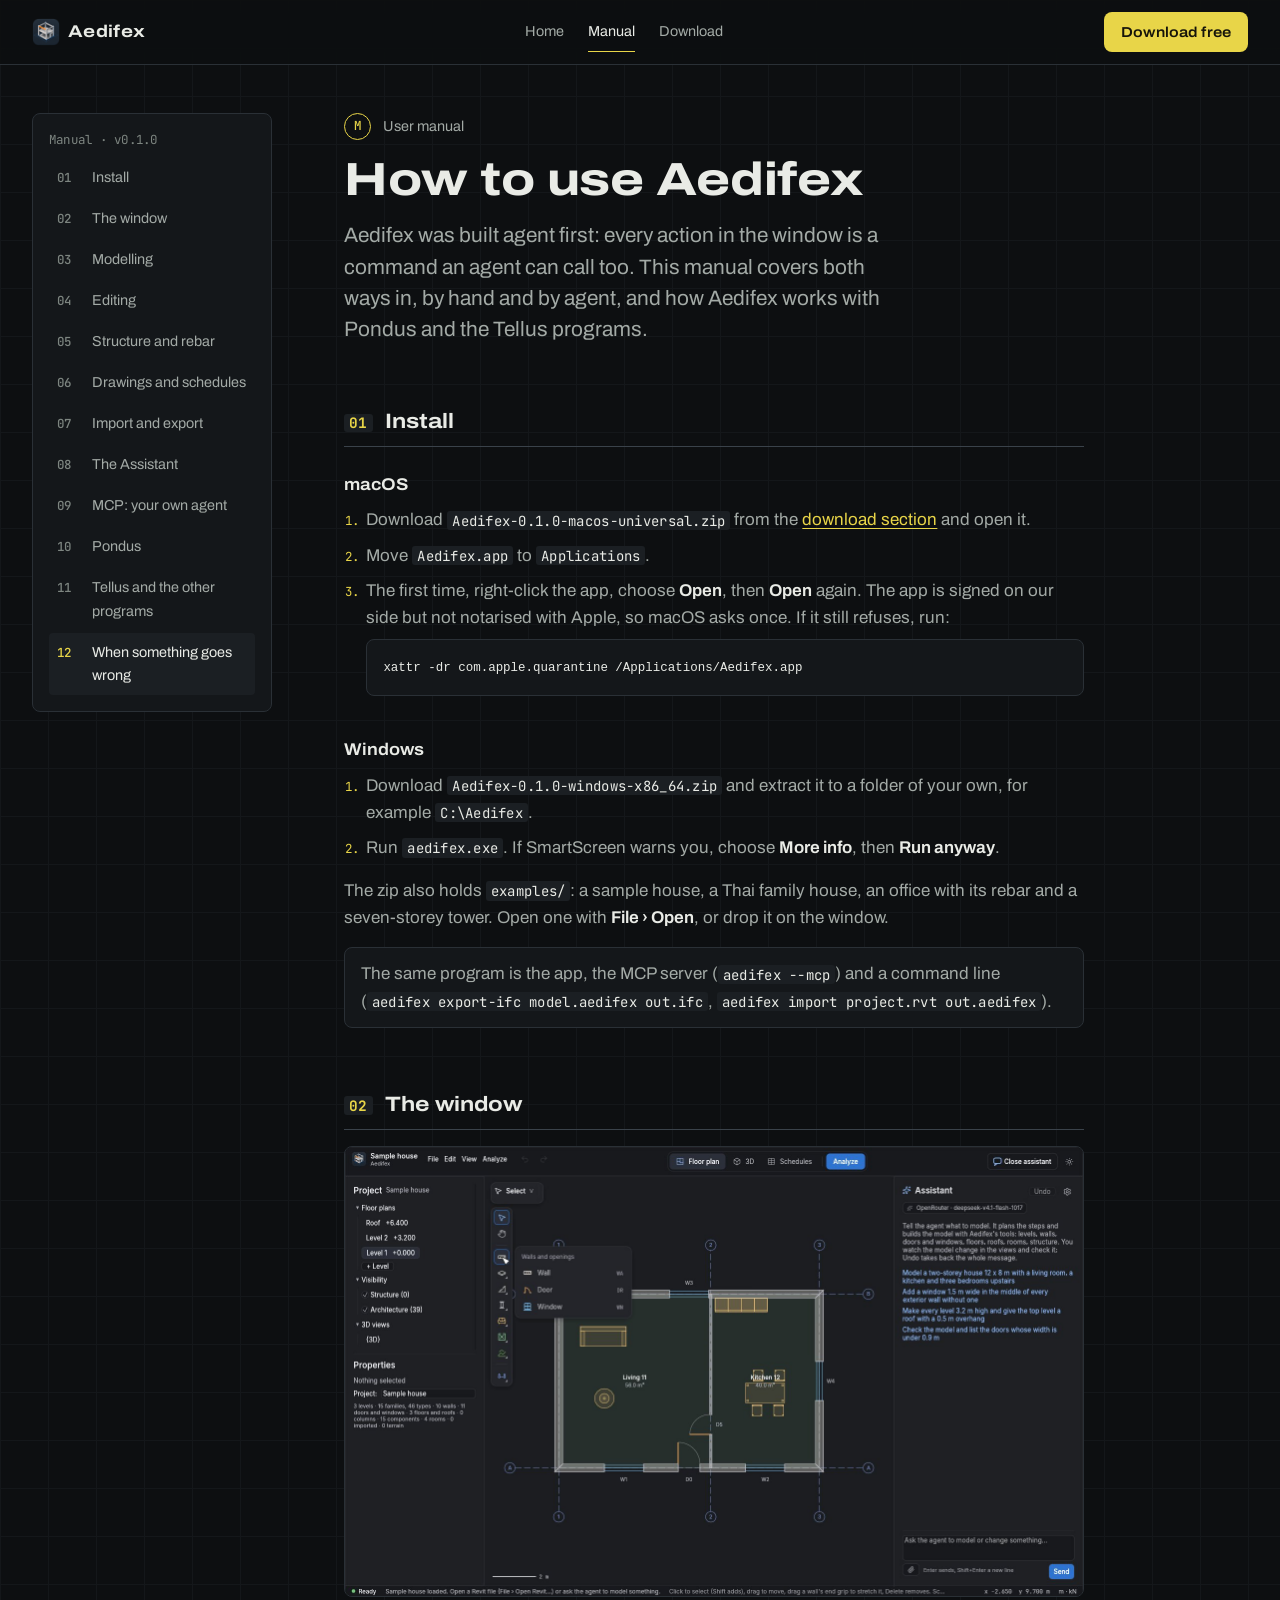
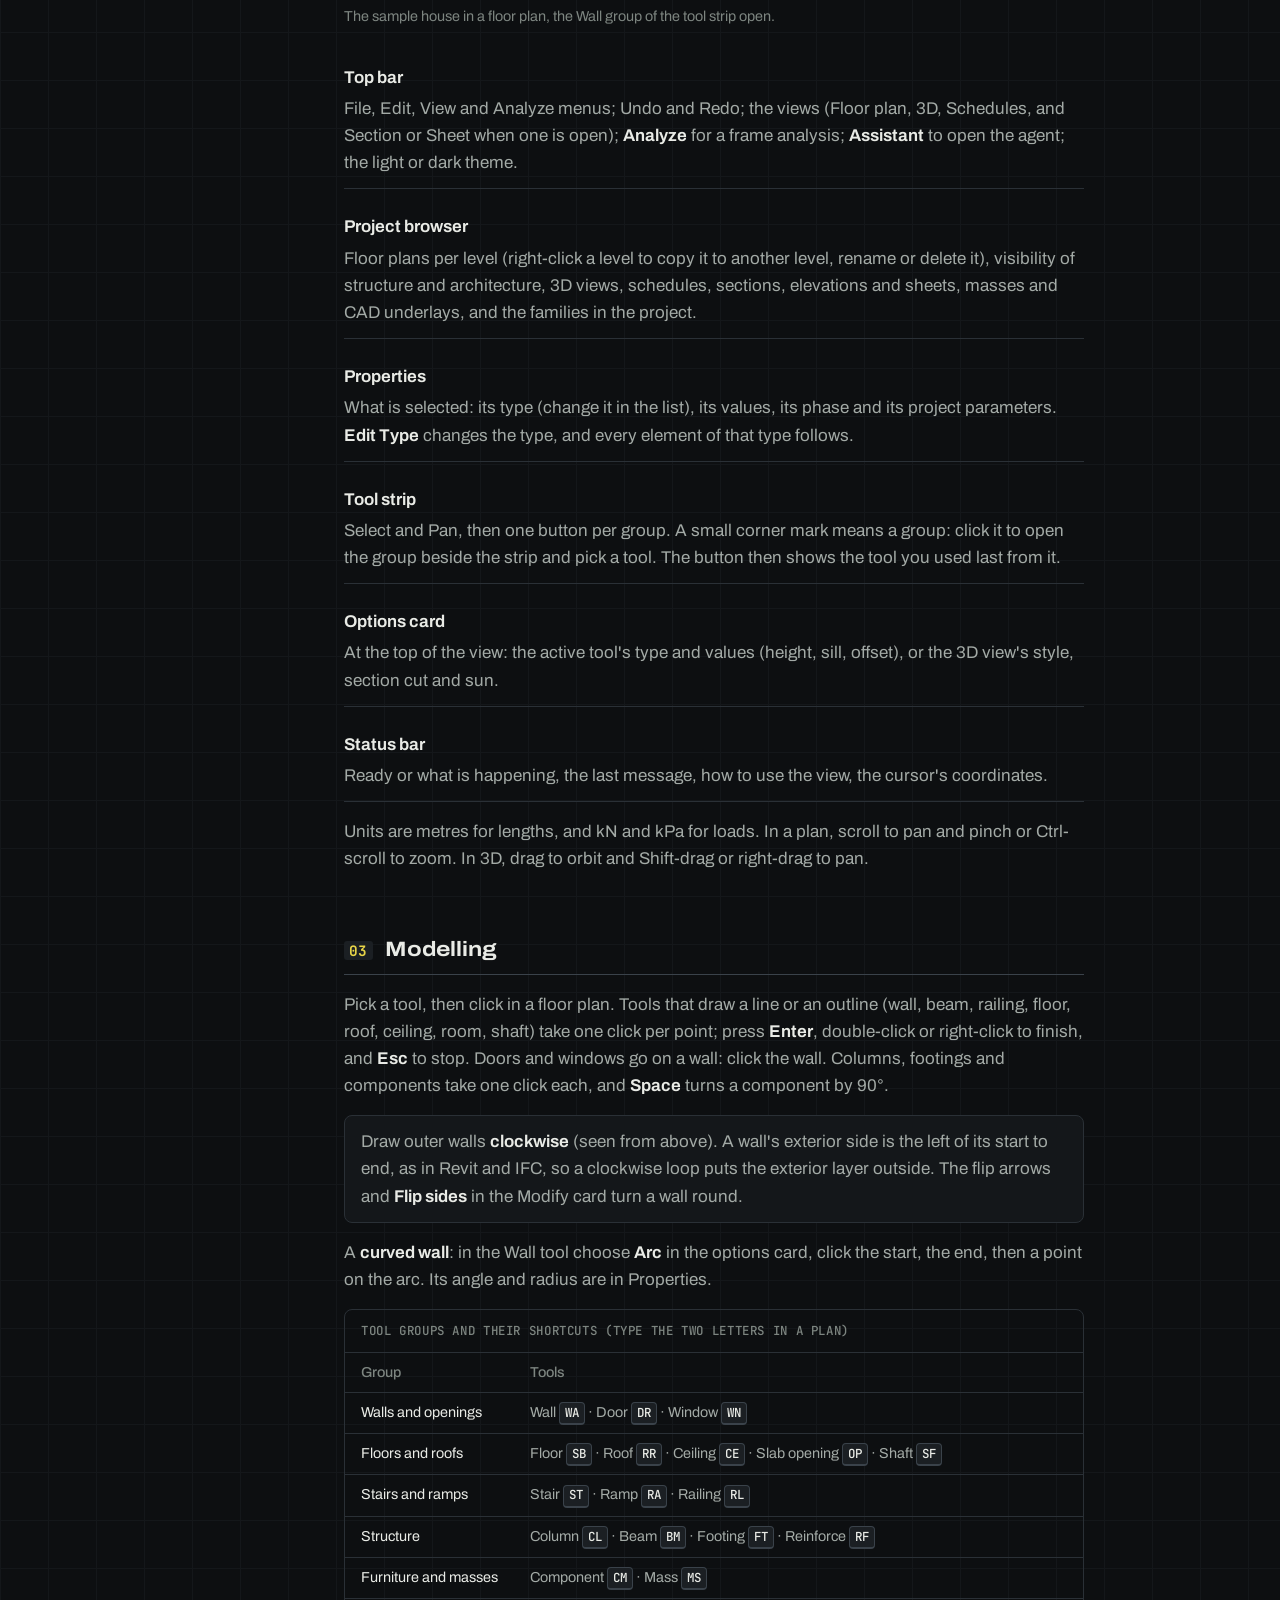
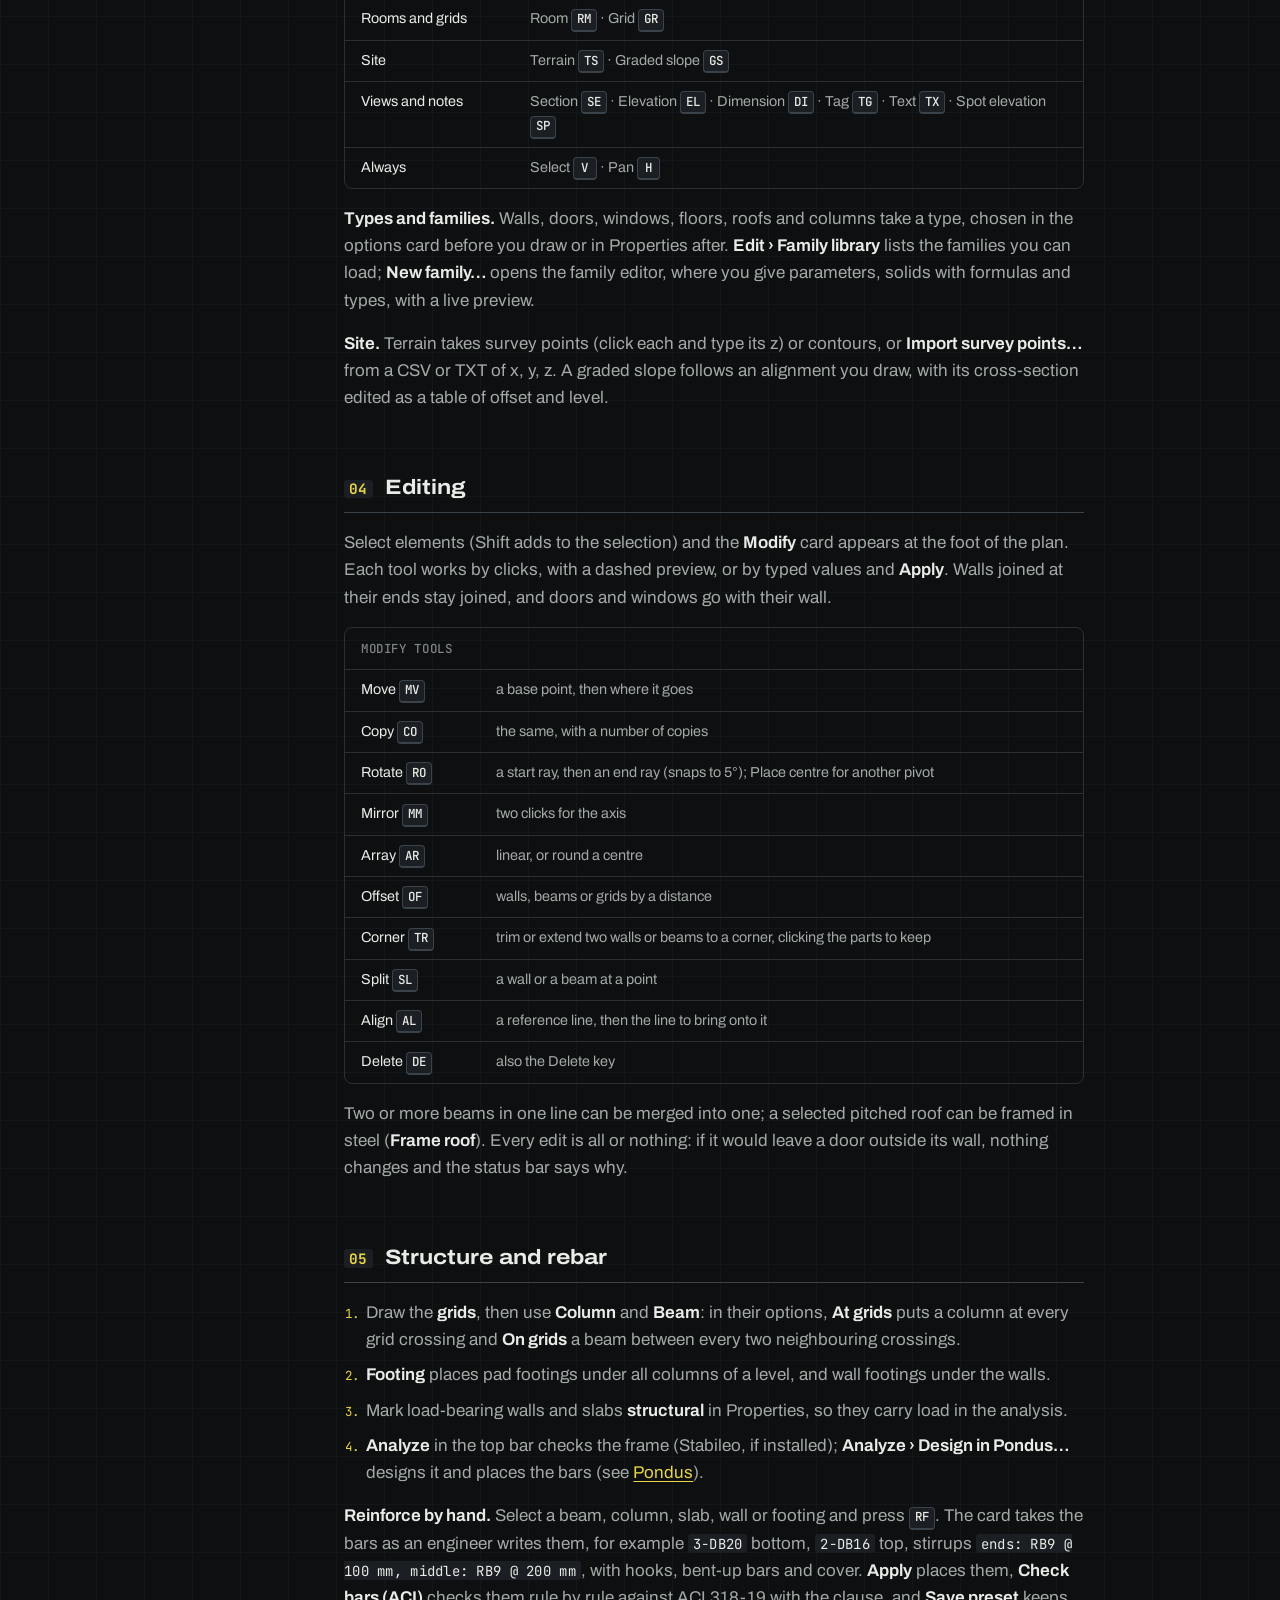
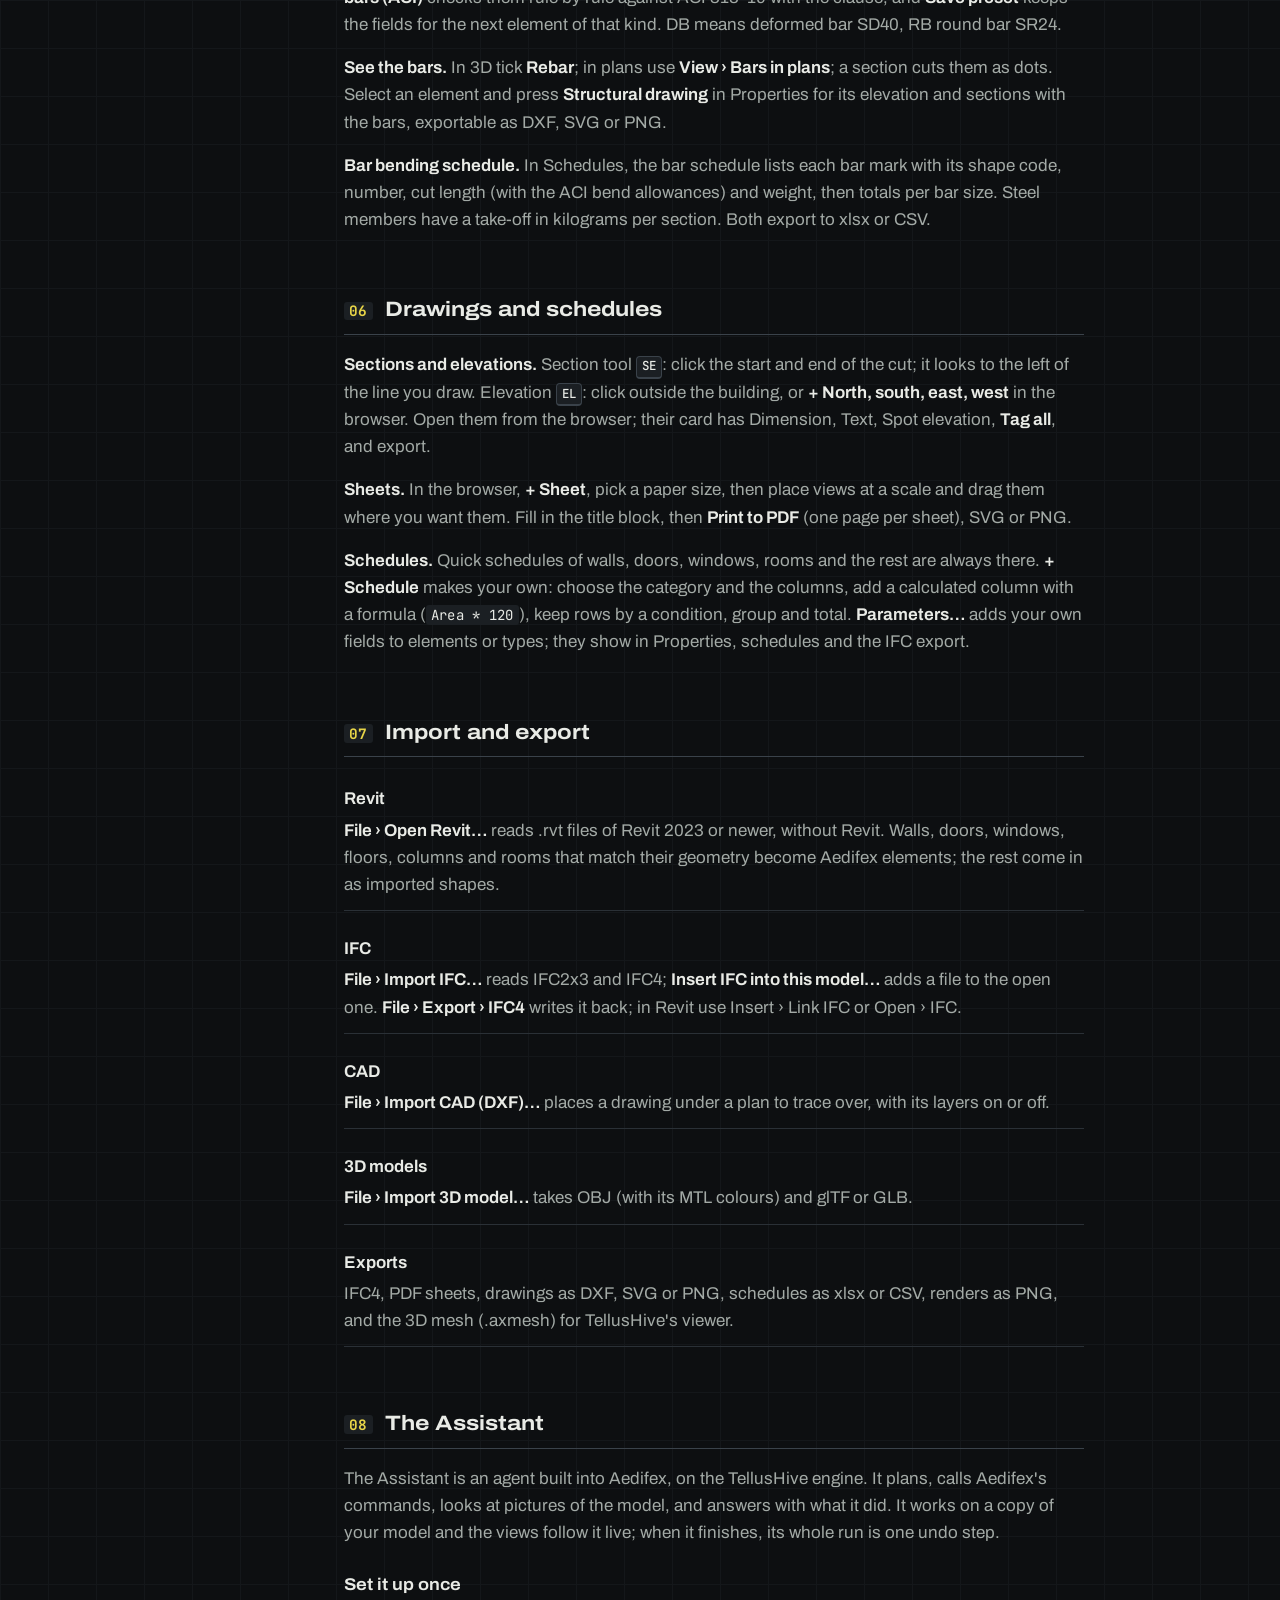
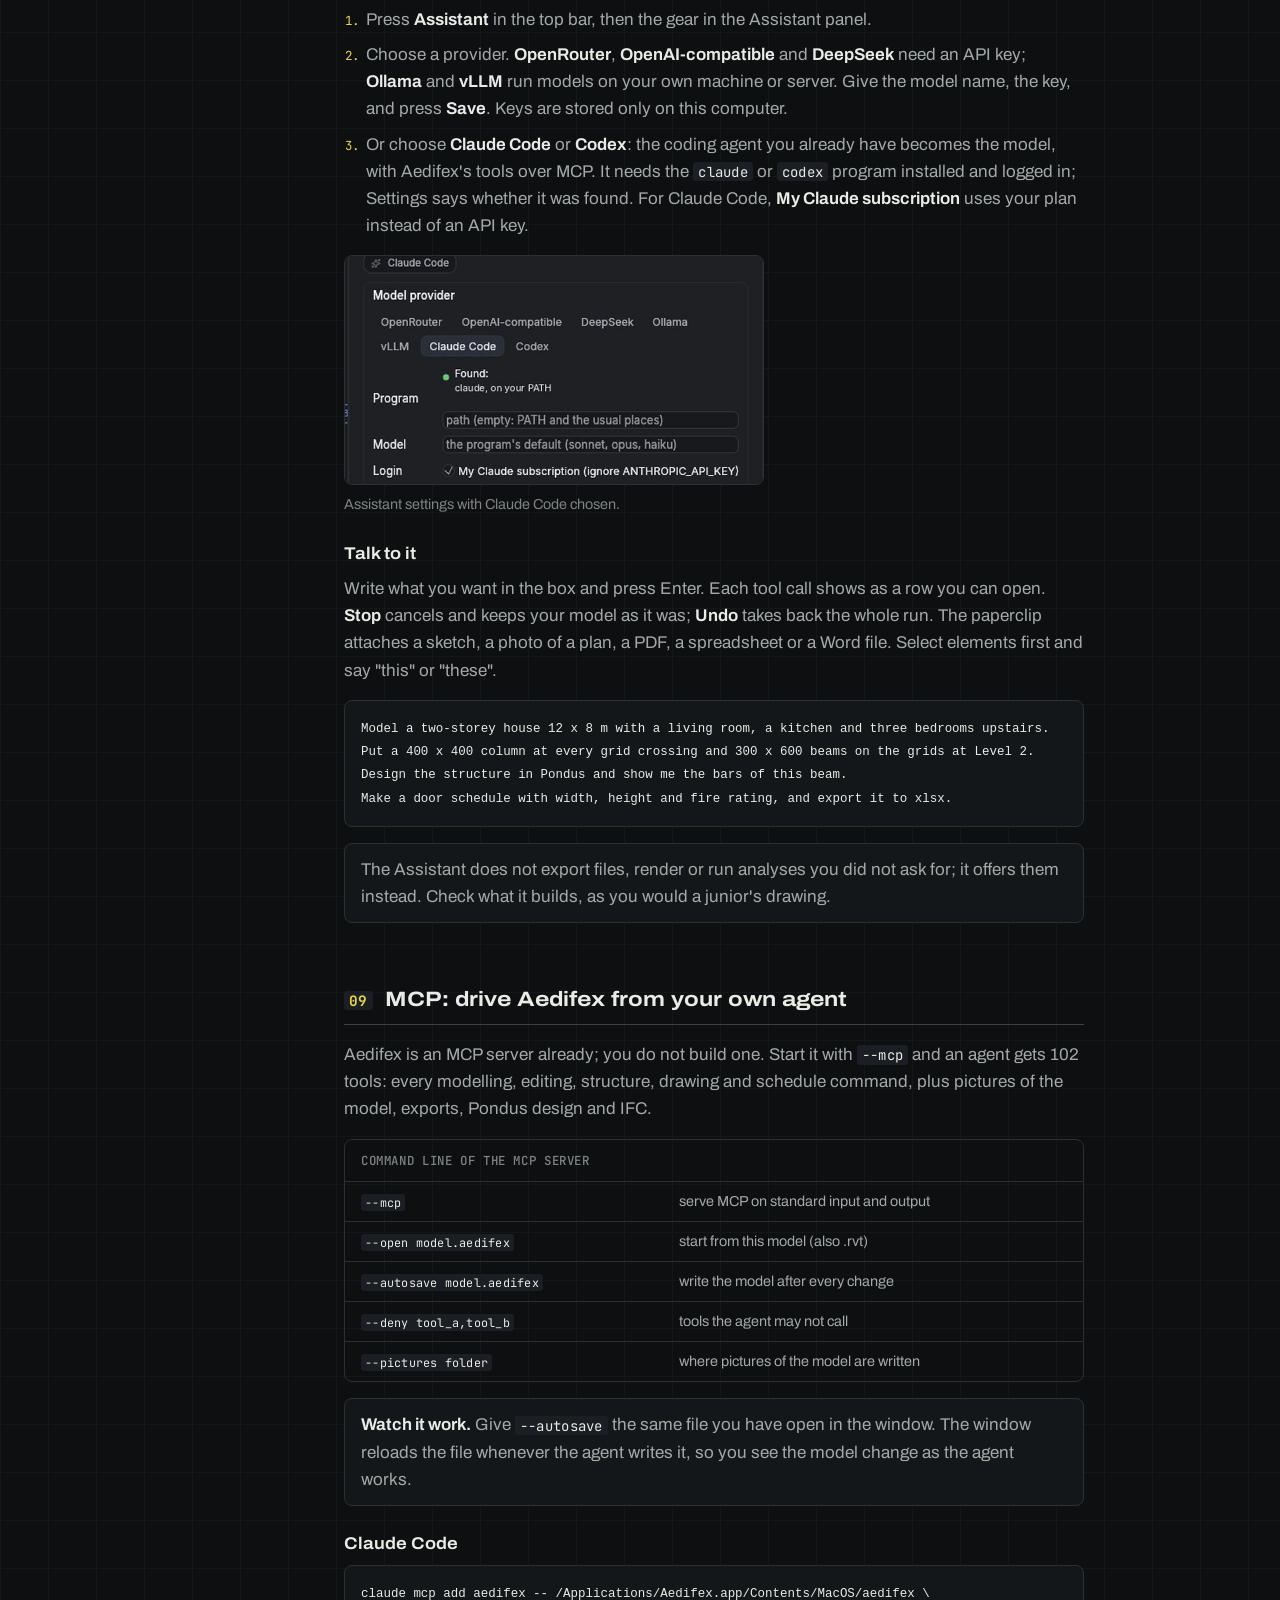
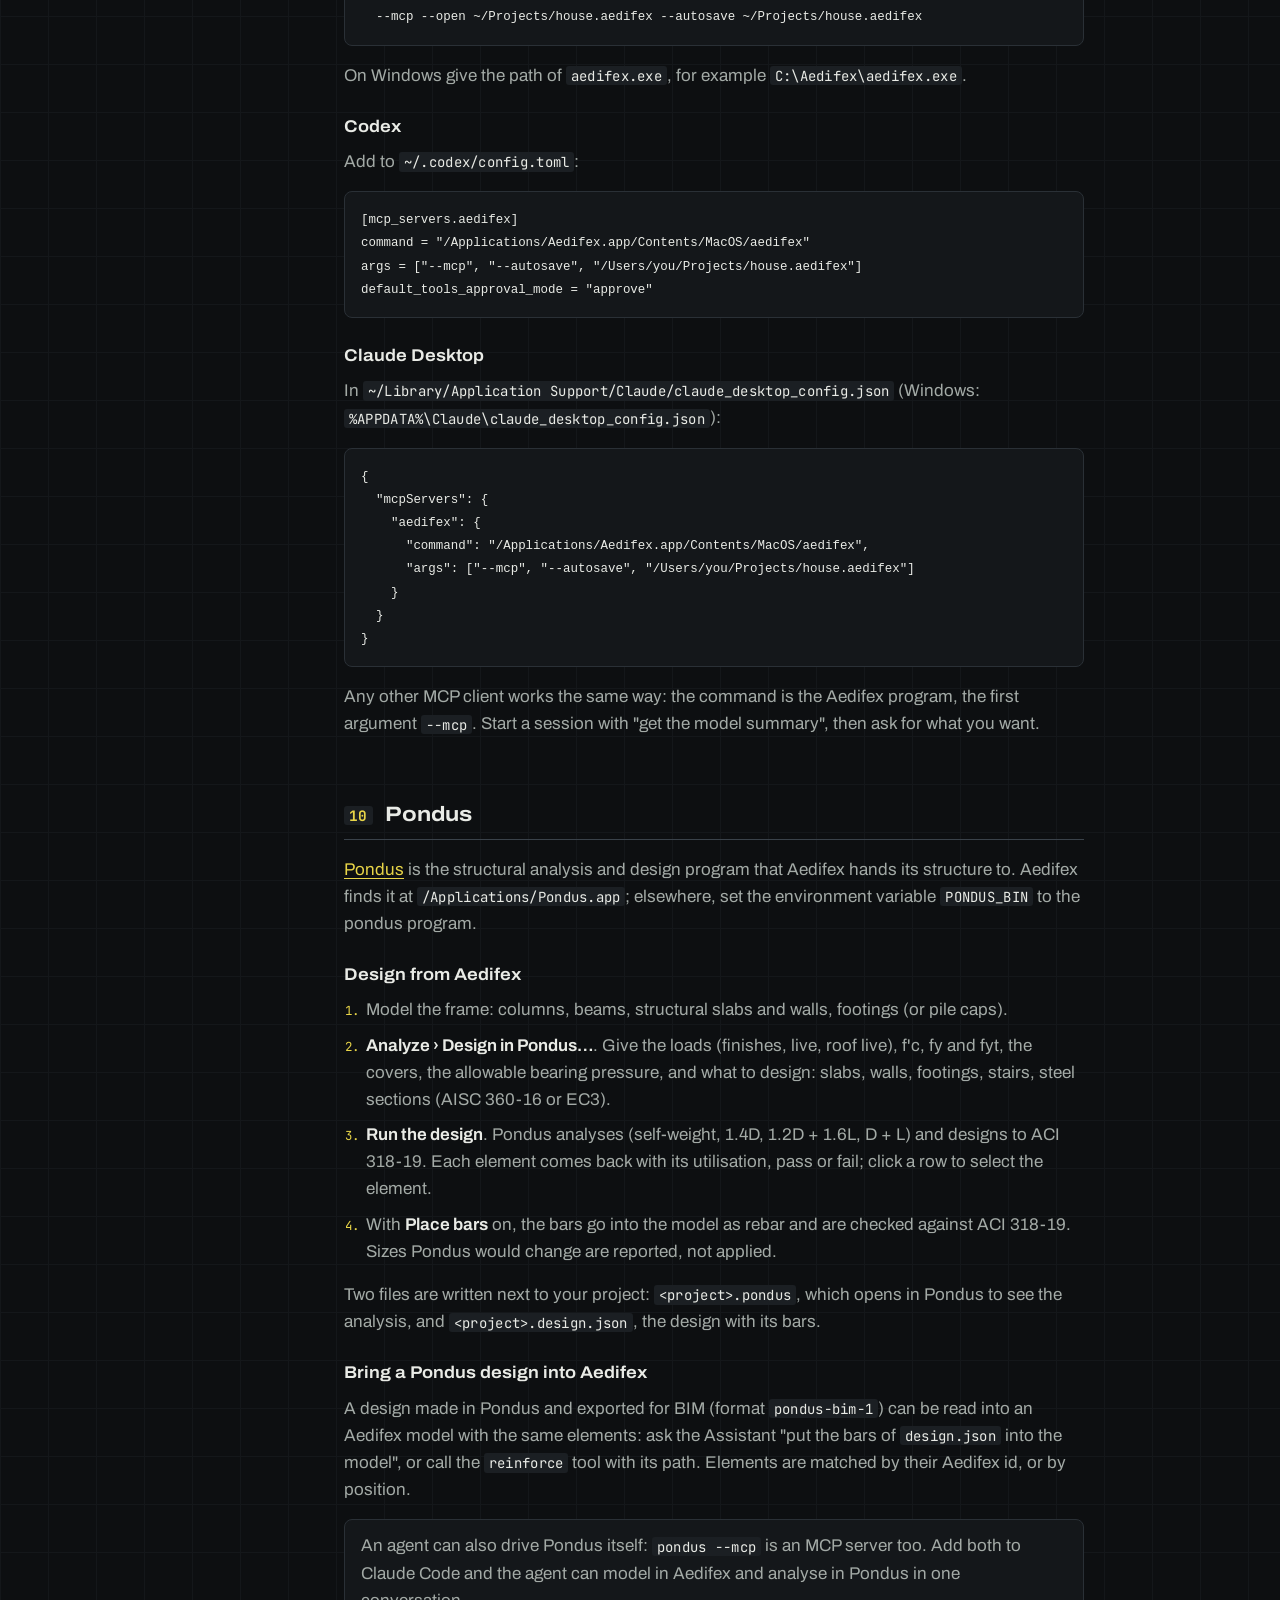
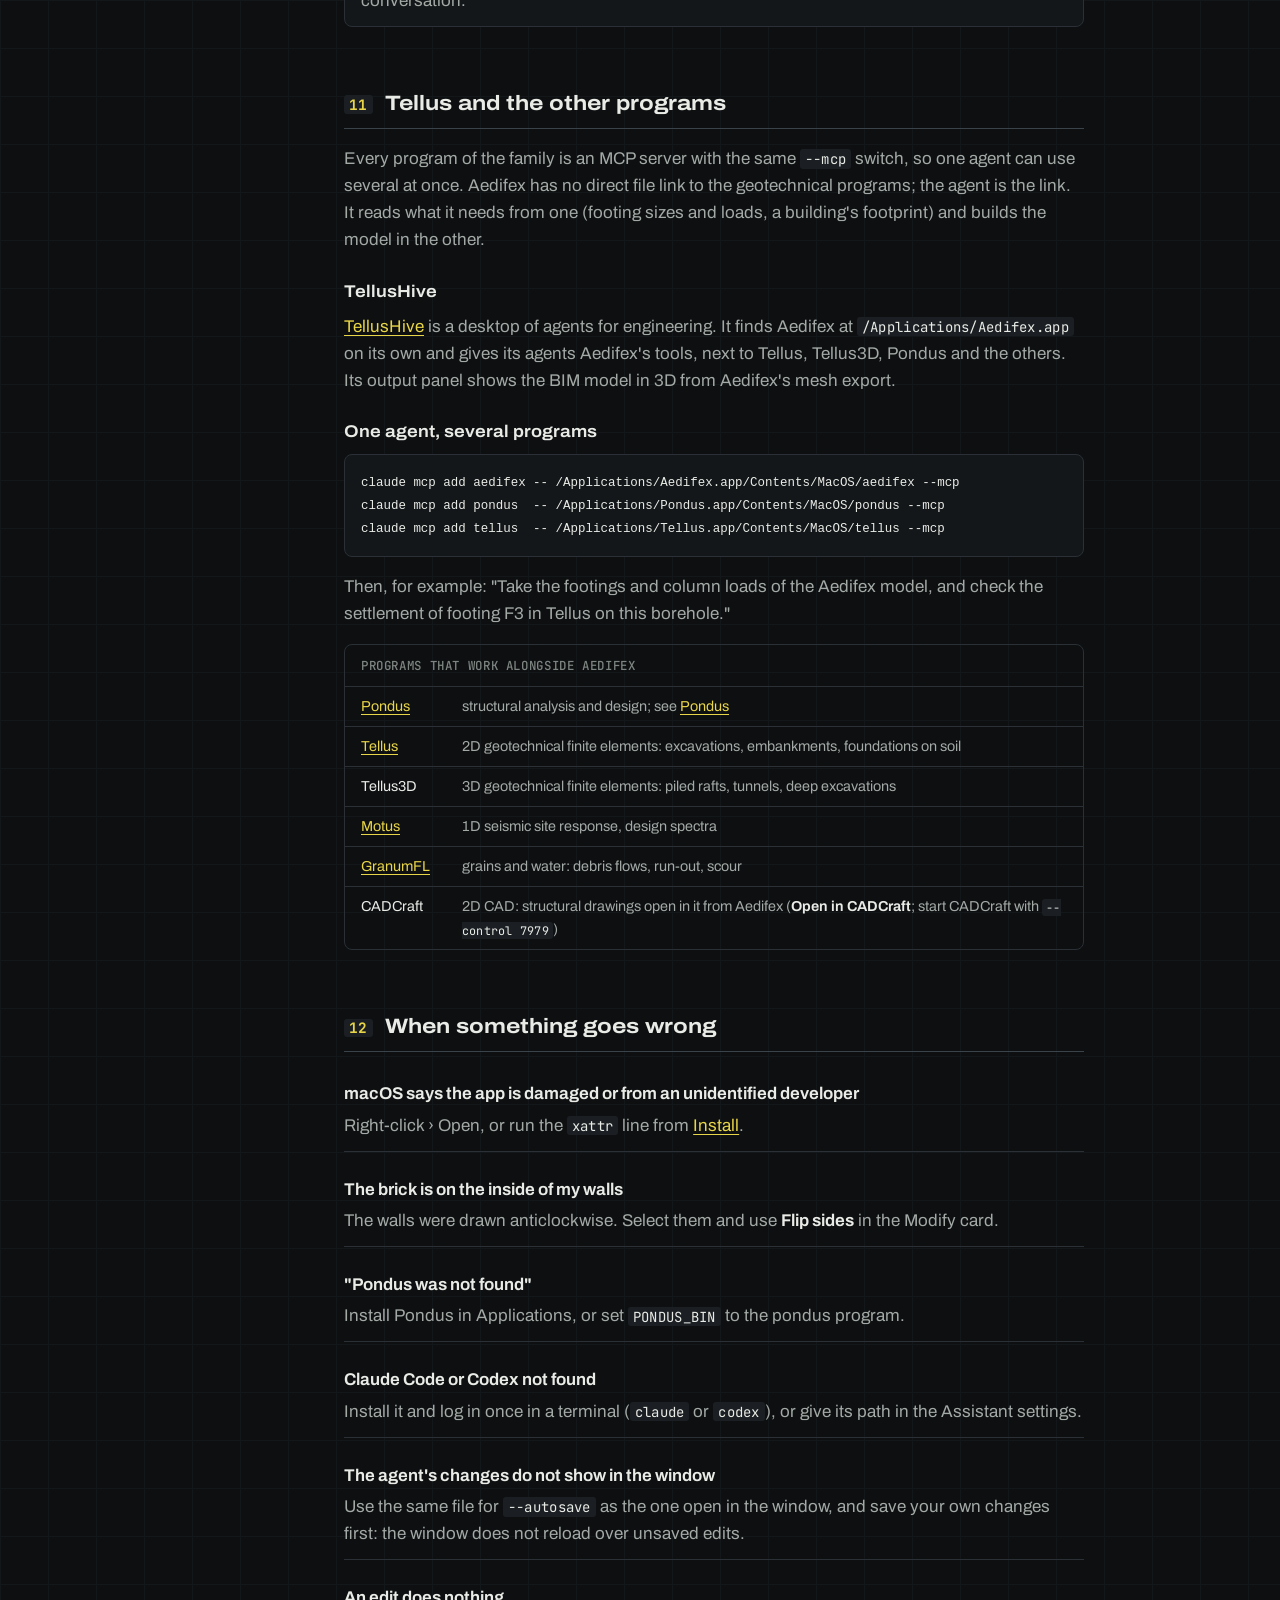
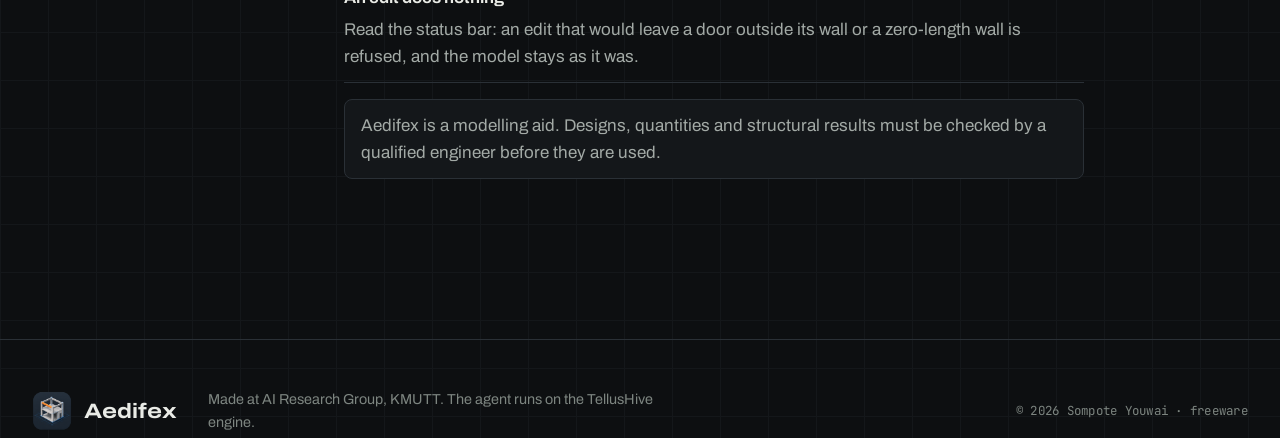
==== commit 1e6180e7: "Footer: drop the BIMCraft line Co-Authored-By: Claude Opus 5.5 <noreply@anthropic.com>" ====
--- a/manual.html
+++ b/manual.html
@@ -301,7 +301,7 @@
 <footer class="colophon">
   <div class="colo-grid">
     <p class="colo-mark"><img src="img/icon-256.png" alt="" width="40" height="40"> Aedifex</p>
-    <p>Made at AI Research Group, KMUTT. Some modelling features follow the open-source BIMCraft project; the agent runs on the TellusHive engine.</p>
+    <p>Made at AI Research Group, KMUTT. The agent runs on the TellusHive engine.</p>
     <p class="mono">© 2026 Sompote Youwai · freeware</p>
   </div>
 </footer>
